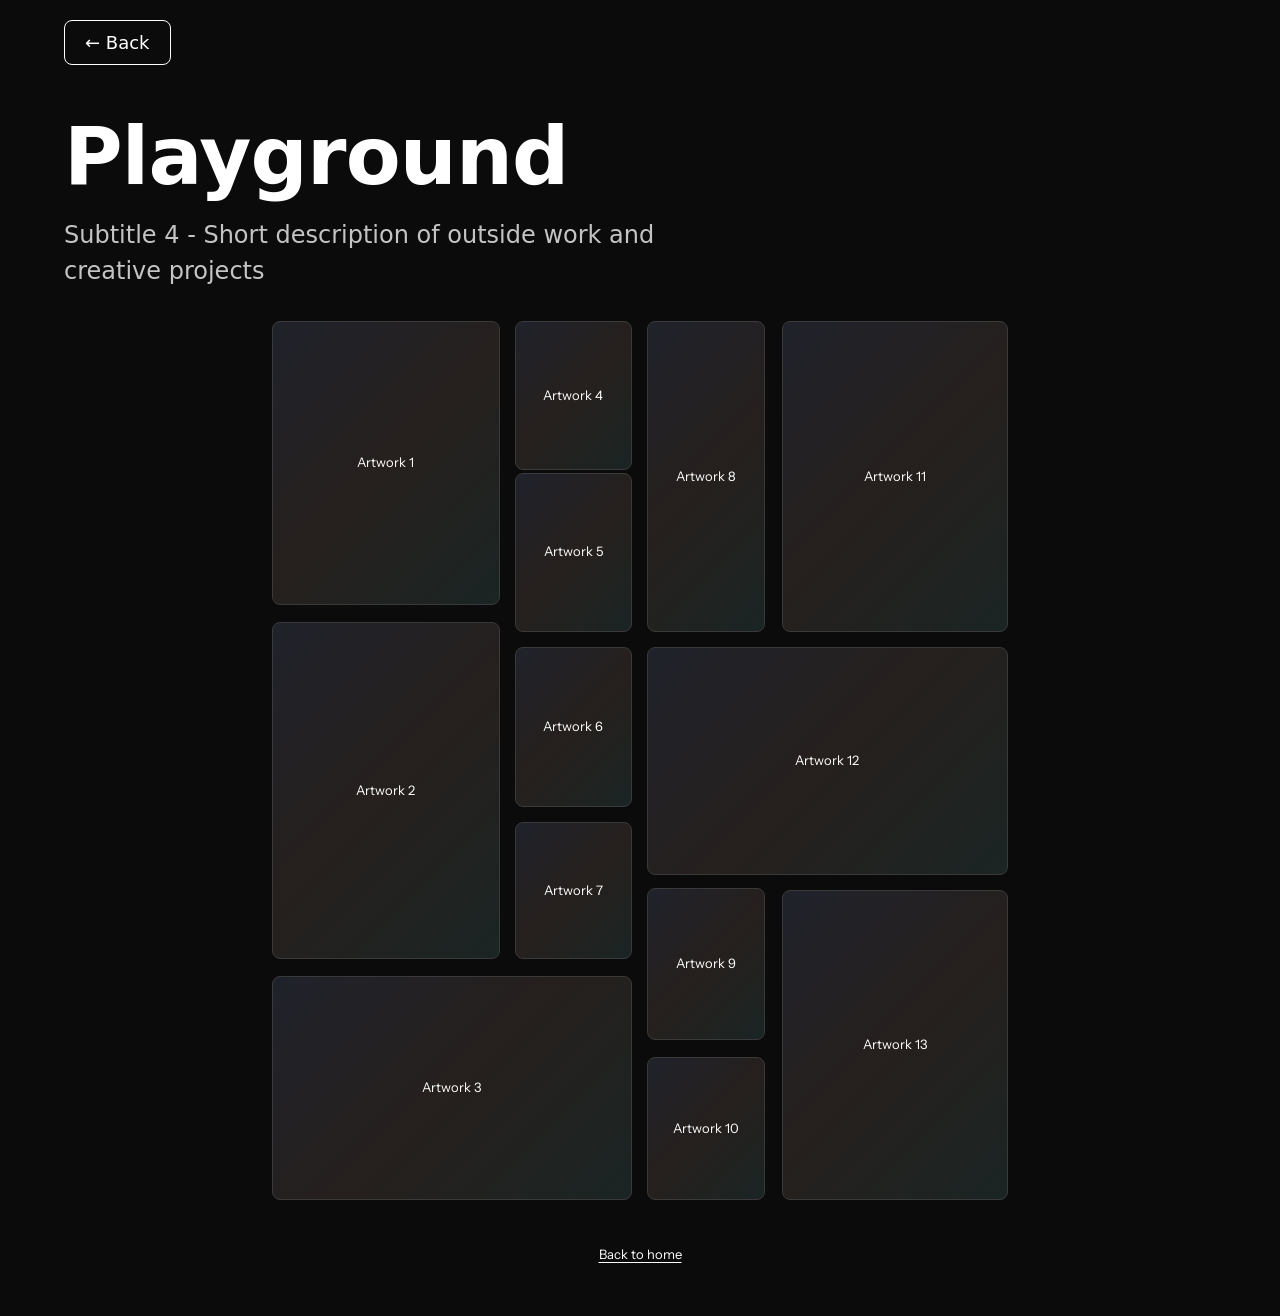
==== playground.html @ 5d88bc57 "Playground page: collage gallery placeholders Co-Authored-By: Claude Sonnet 5.5 <noreply@anthropic.c" ====
<!DOCTYPE html>
<html lang="en">
<head>
  <meta charset="UTF-8">
  <meta name="viewport" content="width=device-width, initial-scale=1.0">
  <title>Playground | Valentina Luzardo</title>
  <meta name="description" content="Outside work and creative projects by Valentina Luzardo.">
  <link rel="stylesheet" href="styles.css">
  <style>
    /* Gallery: a fixed collage that scales with the screen, so the arrangement is the same on phone and desktop. */
    .gallery { position: relative; width: 100%; max-width: 46rem; margin: 0 auto 2rem; aspect-ratio: 436 / 521; }
    .g-tile { position: absolute; overflow: hidden; border-radius: 8px; border: 1px solid var(--line);
      background: linear-gradient(135deg, rgba(119,143,229,.10), rgba(248,164,130,.07) 50%, rgba(63,163,151,.10)), var(--panel); }
    .g-tile img { position: absolute; inset: 0; width: 100%; height: 100%; object-fit: cover; display: block; }
    .g-tile:not(:has(img))::after { content: attr(data-label); position: absolute; inset: 0; display: grid; place-items: center; text-align: center; padding: .25rem;
      font-family: var(--font-sans); font-size: clamp(.5625rem, 1.9vw, .8125rem); color: var(--dim); }
  .g-a{left:0.00%;top:0.00%;width:30.96%;height:32.25%}
  .g-b{left:0.00%;top:34.17%;width:30.96%;height:38.39%}
  .g-c{left:0.00%;top:74.47%;width:48.85%;height:25.53%}
  .g-d{left:33.03%;top:0.00%;width:15.83%;height:16.89%}
  .g-e{left:33.03%;top:17.27%;width:15.83%;height:18.04%}
  .g-f{left:33.03%;top:37.04%;width:15.83%;height:18.23%}
  .g-g{left:33.03%;top:57.01%;width:15.83%;height:15.55%}
  .g-h{left:50.92%;top:0.00%;width:16.06%;height:35.32%}
  .g-i{left:50.92%;top:64.49%;width:16.06%;height:17.27%}
  .g-j{left:50.92%;top:83.69%;width:16.06%;height:16.31%}
  .g-k{left:69.27%;top:0.00%;width:30.73%;height:35.32%}
  .g-l{left:50.92%;top:37.04%;width:49.08%;height:25.91%}
  .g-m{left:69.27%;top:64.68%;width:30.73%;height:35.32%}
    .home-link { display: flex; justify-content: center; padding-bottom: 2.5rem; margin: 0; }
    .home-link a { font-family: var(--font-sans); font-size: .8125rem; line-height: 1; color: var(--dim); text-decoration: underline; text-underline-offset: .25em; text-decoration-thickness: 1px; padding: .9rem .75rem; min-height: 44px; display: inline-flex; align-items: center; transition: color var(--fade); }
    .home-link a:hover { color: var(--text); }
  </style>
</head>
<body>
  <a class="skip" href="#main">Skip to main content</a>

  <div class="page-top">
    <a class="btn" id="back" href="index.html">← Back</a>
  </div>

  <main id="main">
    <section class="page-head">
      <h1>Playground</h1>
      <p>Subtitle 4 - Short description of outside work and creative projects</p>
    </section>

    <div class="gallery" role="img" aria-label="Gallery of Valentina Luzardo's artwork. It shows thirteen pictures in a collage of tall, wide and small frames. The pictures are visual only and there is nothing to click.">
      <div class="g-tile g-a" data-label="Artwork 1"></div>
      <div class="g-tile g-b" data-label="Artwork 2"></div>
      <div class="g-tile g-c" data-label="Artwork 3"></div>
      <div class="g-tile g-d" data-label="Artwork 4"></div>
      <div class="g-tile g-e" data-label="Artwork 5"></div>
      <div class="g-tile g-f" data-label="Artwork 6"></div>
      <div class="g-tile g-g" data-label="Artwork 7"></div>
      <div class="g-tile g-h" data-label="Artwork 8"></div>
      <div class="g-tile g-i" data-label="Artwork 9"></div>
      <div class="g-tile g-j" data-label="Artwork 10"></div>
      <div class="g-tile g-k" data-label="Artwork 11"></div>
      <div class="g-tile g-l" data-label="Artwork 12"></div>
      <div class="g-tile g-m" data-label="Artwork 13"></div>
    </div>

    <p class="home-link"><a href="index.html">Back to home</a></p>
  </main>

  <script>
    // If the visitor came from the Home page, "Back" uses the browser's history,
    // so the browser's back arrow and this button always behave the same way.
    document.getElementById('back').addEventListener('click', function (e) {
      try {
        if (document.referrer && new URL(document.referrer).origin === location.origin && history.length > 1) {
          e.preventDefault();
          history.back();
        }
      } catch (err) { /* falls back to the normal link */ }
    });
  </script>
</body>
</html>
---- styles.css ----
/* ---------- Brand typefaces (free, open license; files are stored in the /fonts folder) ---------- */
@font-face {
  font-family: "Young Serif"; font-style: normal; font-weight: 400; font-display: swap;
  src: url("fonts/young-serif-latin-400-normal.woff2") format("woff2");
}
@font-face {
  font-family: "Instrument Sans"; font-style: normal; font-weight: 400; font-display: swap;
  src: url("fonts/instrument-sans-latin-400-normal.woff2") format("woff2");
}
@font-face {
  font-family: "Instrument Sans"; font-style: normal; font-weight: 700; font-display: swap;
  src: url("fonts/instrument-sans-latin-700-normal.woff2") format("woff2");
}

:root {
  --bg: #0b0b0b;
  --panel: #161616;
  --text: #ffffff;
  --muted: #c4c4c4;      /* readable gray on black */
  --line: #3a3a3a;
  --focus: #ffd84d;      /* bright outline for keyboard users */
  --fade: 250ms;
  --font-serif: "Young Serif", Georgia, "Times New Roman", serif;
  --font-sans: "Instrument Sans", system-ui, -apple-system, "Segoe UI", Roboto, Arial, sans-serif;
}
* { box-sizing: border-box; }
html { scroll-behavior: smooth; }
body {
  margin: 0; background: var(--bg); color: var(--text);
  font-family: system-ui, -apple-system, "Segoe UI", Roboto, Arial, sans-serif;
  line-height: 1.5; font-size: 1.125rem;
}
a, button { color: inherit; font: inherit; }
:focus-visible { outline: 3px solid var(--focus); outline-offset: 3px; }

.skip {
  position: absolute; left: 1rem; top: -4rem; background: var(--focus);
  color: #000; padding: .75rem 1rem; z-index: 50; font-weight: 600;
}
.skip:focus { top: 1rem; }

.btn {
  min-height: 44px; min-width: 44px; padding: .5rem 1.25rem;
  background: transparent; border: 1px solid var(--text); border-radius: 8px;
  cursor: pointer; text-decoration: none; display: inline-flex; align-items: center; justify-content: center;
  transition: background var(--fade), color var(--fade);
}
.btn:hover { background: var(--text); color: #000; }
.btn.solid { background: var(--text); color: #000; font-weight: 600; }
.btn.solid:hover { background: var(--muted); }

/* ---------- Intro ---------- */
main { padding: 0 clamp(1.25rem, 5vw, 4rem); }
.intro { display: flex; flex-direction: column; justify-content: flex-start; padding: 4.5rem 0 3rem; }
h1 { font-family: var(--font-serif); font-size: clamp(1.25rem, 2.2vw, 1.5rem); font-weight: 400; margin: 0 0 1.25rem; letter-spacing: .01em; }
.subtitle { font-family: var(--font-serif); font-size: clamp(1.75rem, 4.2vw, 3.25rem); font-weight: 400; line-height: 1.1; letter-spacing: -.01em; max-width: 24ch; margin: 0 0 2.5rem; }
.menu { display: flex; gap: .5rem 3rem; flex-wrap: wrap; padding: 0; margin: 0; list-style: none; }
.menu-link {
  background: none; border: 0; padding: .25rem 0; min-height: 44px; cursor: pointer;
  display: inline-block; text-decoration-line: underline; line-height: 1.15; font-family: var(--font-sans);
  font-size: clamp(1.75rem, 4.2vw, 3.25rem); font-weight: 700; letter-spacing: -.01em;
  text-decoration-color: transparent; text-decoration-thickness: 1px; text-underline-offset: .2em;
  transition: text-decoration-color var(--fade);
}
.menu-link:hover { text-decoration-color: currentColor; }
.arrow { display: none; }

/* ---------- Projects ---------- */
.projects { display: grid; grid-template-columns: repeat(2, minmax(0, 28rem)); gap: 2.5rem 1.5rem; padding-bottom: 2.5rem; }
.project { display: flex; flex-direction: column; gap: 0.75rem; text-decoration: none; }
.project-card {
  position: relative; overflow: hidden; aspect-ratio: 1 / 1;
  background: var(--panel); border: 1px solid var(--line); border-radius: 8px;
  transition: border-color var(--fade);
}
.project-card img { position: absolute; inset: 0; width: 100%; height: 100%; object-fit: cover; display: block; opacity: .55; transition: opacity var(--fade); }
.project:hover .project-card img, .project:focus-visible .project-card img { opacity: 1; }
.project:hover .project-card { border-color: var(--text); }
.project-card::before {
  content: ""; position: absolute; z-index: 1; top: 0; left: 0; right: 0; height: 75%; pointer-events: none;
  background: linear-gradient(90deg, #778fe5, #a499e8, #d891b3, #f8a482, #fcb25b, #61d493, #3fa397);
  opacity: .22;
  -webkit-mask-image: linear-gradient(180deg, #000 0%, transparent 100%);
  mask-image: linear-gradient(180deg, #000 0%, transparent 100%);
}
.sr-only { position: absolute; width: 1px; height: 1px; margin: -1px; padding: 0; overflow: hidden; clip: rect(0, 0, 0, 0); white-space: nowrap; border: 0; }
.tags { list-style: none; margin: 0.5rem 0 0; padding: 0; display: flex; flex-wrap: wrap; gap: 0.5rem; }
.tags li { font-family: var(--font-sans); font-weight: 400; font-size: 0.8125rem; line-height: 1; letter-spacing: 0.02em; color: var(--muted); padding: 0.4rem 0.7rem; border: 1px solid var(--line); border-radius: 8px; }
.result-sub { margin: 0; font-family: var(--font-sans); font-weight: 400; font-size: clamp(1rem, 1.5vw, 1.125rem); line-height: 1.4; color: var(--muted); }
.result { font-family: var(--font-serif); font-size: clamp(1.5rem, 2.1vw, 1.9rem); font-weight: 400; line-height: 1.2; text-align: left; }


/* ---------- Pop-ups ---------- */
dialog, dialog * { font-family: var(--font-sans); }
dialog {
  width: min(92vw, 40rem); max-height: 90vh; overflow: auto;
  background: var(--panel); color: var(--text);
  border: 1px solid var(--line); border-radius: 8px; padding: 1.75rem;
  opacity: 0; transform: translateY(8px);
  transition: opacity var(--fade), transform var(--fade), overlay var(--fade) allow-discrete, display var(--fade) allow-discrete;
}
dialog[open] { opacity: 1; transform: none; }
@starting-style { dialog[open] { opacity: 0; transform: translateY(8px); } }
dialog::backdrop { background: rgba(0,0,0,.75); }
.dialog-head { display: flex; justify-content: space-between; align-items: center; margin-bottom: 1.25rem; }
.dialog-head.end { justify-content: flex-end; }
.dialog-head h2 { margin: 0; font-size: clamp(1.75rem, 5vw, 2.25rem); }

.contact-list { list-style: none; margin: 0; padding: 0; }
.contact-list li { border-top: 1px solid var(--line); }
.contact-list a {
  display: flex; gap: 1rem; padding: 1.25rem 0; min-height: 72px;
  text-decoration: none; align-items: center;
}
.contact-list a:hover .value { text-decoration: underline; text-decoration-thickness: 1px; text-underline-offset: .2em; }
.contact-list .icon { flex: none; width: 2rem; height: 2rem; }
.contact-list .row-text { display: flex; flex-direction: column; min-width: 0; }
.contact-list .label { color: var(--muted); font-size: 1.125rem; font-weight: 400; }
.contact-list .value { font-size: clamp(1.35rem, 5vw, 1.75rem); font-weight: 700; line-height: 1.25; }

.cv-preview {
  background: #fff; color: #111; border-radius: 8px; padding: 1.5rem; margin-bottom: 1.25rem;
  aspect-ratio: 8.5 / 11; max-height: 50vh; overflow: hidden;
}
.cv-preview .line { height: .6rem; background: #d0d0d0; border-radius: 3px; margin: .6rem 0; }
.cv-preview .line.short { width: 40%; }
.cv-preview .line.mid { width: 70%; }
.cv-preview .line.title { height: 1.2rem; width: 55%; background: #333; }
.cv-note { color: var(--muted); font-size: 1rem; margin: 0 0 1.25rem; }

/* ---------- Phone layout ---------- */
@media (max-width: 760px) {
  .projects { grid-template-columns: minmax(0, 28rem); }
  .menu { flex-direction: column; gap: .25rem; }
  .menu-link { min-height: 56px; padding: .5rem 0; font-size: clamp(1.625rem, 7.5vw, 2.125rem); }
  .arrow { display: inline; }
  .project-card { aspect-ratio: 1 / 1; }
  .result { font-size: min(6.15vw, 2.25rem); }
  .intro { padding: 3.25rem 0 1.5rem; }
  .subtitle { font-size: clamp(1.5rem, 7vw, 2rem); margin-bottom: 1.5rem; }
  h1 { margin-bottom: 1rem; }
}

/* ---------- Respect reduced-motion settings ---------- */
@media (prefers-reduced-motion: reduce) {
  html { scroll-behavior: auto; }
  * { transition: none !important; animation: none !important; }
}

/* ---------- Page-to-page fade (also used by the browser's back arrow) ---------- */
@view-transition { navigation: auto; }
::view-transition-old(root) { animation: fade-out var(--fade) ease both; }
::view-transition-new(root) { animation: fade-in var(--fade) ease both; }
@keyframes fade-out { to { opacity: 0; } }
@keyframes fade-in { from { opacity: 0; } }
@media (prefers-reduced-motion: reduce) {
  ::view-transition-group(*), ::view-transition-old(*), ::view-transition-new(*) { animation: none !important; }
}

/* ---------- Playground page ---------- */
.page-top { padding: 1.25rem clamp(1.25rem, 5vw, 4rem) 0; }
.page-head { padding: 3rem 0 2rem; }
.page-head h1 { font-family: inherit; font-weight: 700; font-size: clamp(2.25rem, 6.5vw, 5rem); line-height: 1.1; letter-spacing: -.01em; margin: 0 0 1rem; }
.page-head p { font-size: clamp(1.125rem, 2.2vw, 1.5rem); color: var(--muted); max-width: 40ch; margin: 0; }
.playground-grid { display: grid; grid-template-columns: repeat(3, 1fr); gap: 1.5rem; padding: 0 0 4rem; list-style: none; margin: 0; }
.tile {
  display: flex; flex-direction: column; justify-content: flex-end; gap: .5rem; min-height: 16rem;
  background: var(--panel); border: 1px solid var(--line); border-radius: 8px; padding: 1.5rem;
}
.tile h2 { margin: 0; font-size: 1.5rem; }
.tile p { margin: 0; color: var(--muted); }
@media (max-width: 760px) { .playground-grid { grid-template-columns: 1fr; } .tile { min-height: 12rem; } }

/* ---------- Playground easter egg ---------- */
.menu { align-items: center; }
.menu-link.egg-link {
  color: transparent; text-decoration: none;
  background-image: linear-gradient(90deg,
    #778fe5 0%, #a499e8 8%, #d891b3 16%, #f8a482 24%, #fcb25b 32%, #61d493 40%, #3fa397 48%,
    #778fe5 50%, #778fe5 100%);
  background-size: 200% 100%; background-position: 100% 50%;
  -webkit-background-clip: text; background-clip: text;
  opacity: 0; filter: blur(8px);
  transition: opacity 1s ease, filter 1s ease, background-position 1s ease;
}
.menu-link.egg-link.shown {
  opacity: 1; filter: none; background-position: 0% 50%;
  transition: opacity 1.5s ease-out, filter 1.5s ease-out, background-position 1.5s ease-out;
}
.menu-link.egg-link:focus-visible { opacity: 1; filter: none; background-position: 0% 50%; }
.menu-link.egg-link .arrow { display: none; }
.arrow.show { display: inline; }

/* Phones keep the same small size */
@media (hover: none), (max-width: 760px) {
  .menu-link.egg-link { font-size: 1.17rem; min-height: 44px; letter-spacing: 0; }
}
@media (max-width: 760px) {
  .menu { align-items: flex-start; }
}

/* ---------- Name + star ---------- */
.name { position: relative; display: inline-block; }
.name-text { display: inline-block; text-transform: uppercase; }
.star { position: absolute; top: 50%; left: calc(100% + .35em); width: .89em; height: 1.1em; transform: translateY(-50%); overflow: visible; }
.thin-arrow { width: .8em; height: .8em; margin-left: .25em; vertical-align: -.05em; }

/* On every load.
   Name: comes into focus and fades in with the gradient gliding through the letters (the same
   effect as the Playground link), then settles to plain white.
   Star: three dots pop in beside the name, spin in toward each other, merge, and burst into the star. */
.dot { opacity: 0; transform-box: fill-box; transform-origin: center; }
.dots { transform-origin: 40.45px 50px; }
.star-grad { transform-box: fill-box; transform-origin: center; }

html.star-anim .name-text {
  color: transparent;
  background-image: linear-gradient(90deg, #ffffff 0.0%, #ffffff 34.0%, #f5f7fd 35.3%, #dce2f8 36.7%, #bbc7f2 38.0%, #9aacec 39.3%, #8197e7 40.7%, #778fe5 42.0%, #a499e8 44.7%, #d891b3 47.3%, #f8a482 50.0%, #fcb25b 52.7%, #61d493 55.3%, #3fa397 58.0%, #4daa9f 59.3%, #71bbb2 60.7%, #9fd1cb 62.0%, #cde7e4 63.3%, #f1f8f7 64.7%, #ffffff 66.0%, #ffffff 100.0%);
  background-size: 300% 100%; background-position: 0% 0;
  -webkit-background-clip: text; background-clip: text;
  animation: name-in 1.5s ease-out both;
}
@keyframes name-in {
  from { opacity: 0; filter: blur(8px); background-position: 100% 0; }
  to { opacity: 1; filter: blur(0); background-position: 0% 0; }
}

html.star-anim .dots { animation: dots-spin .85s ease-in-out .35s both; }
html.star-anim .d1 { animation: dot-1 .85s ease-in-out .35s both; }
html.star-anim .d2 { animation: dot-2 .85s ease-in-out .35s both; }
html.star-anim .d3 { animation: dot-3 .85s ease-in-out .35s both; }
@keyframes dots-spin { 0%, 41% { transform: rotate(0deg); } 88%, 100% { transform: rotate(-150deg); } }
@keyframes dot-1 {
  0% { transform: translate(0px, -24px) scale(0); opacity: 0; }
  14% { transform: translate(0px, -24px) scale(1.2); opacity: 1; }
  23.5%, 41% { transform: translate(0px, -24px) scale(1); opacity: 1; }
  88% { transform: translate(0px, -5px) scale(1); opacity: 1; }
  100% { transform: translate(0px, -3px) scale(.5); opacity: 0; }
}
@keyframes dot-2 {
  0% { transform: translate(-20.8px, 12px) scale(0); opacity: 0; }
  14% { transform: translate(-20.8px, 12px) scale(1.2); opacity: 1; }
  23.5%, 41% { transform: translate(-20.8px, 12px) scale(1); opacity: 1; }
  88% { transform: translate(-4.3px, 2.5px) scale(1); opacity: 1; }
  100% { transform: translate(-2.6px, 1.5px) scale(.5); opacity: 0; }
}
@keyframes dot-3 {
  0% { transform: translate(20.8px, 12px) scale(0); opacity: 0; }
  14% { transform: translate(20.8px, 12px) scale(1.2); opacity: 1; }
  23.5%, 41% { transform: translate(20.8px, 12px) scale(1); opacity: 1; }
  88% { transform: translate(4.3px, 2.5px) scale(1); opacity: 1; }
  100% { transform: translate(2.6px, 1.5px) scale(.5); opacity: 0; }
}

html.star-anim .star-grad { animation: star-pop .45s cubic-bezier(.2, .8, .2, 1) 1.05s both; }
html.star-anim .star { animation: star-shimmer .7s ease-out 1.05s both; }
@keyframes star-pop {
  0% { opacity: 0; transform: scale(.3) rotate(-20deg); }
  45% { opacity: 1; transform: scale(1.2) rotate(6deg); }
  100% { opacity: 1; transform: scale(1) rotate(0deg); }
}
@keyframes star-shimmer {
  0% { filter: drop-shadow(0 0 0 rgba(255, 255, 255, 0)); }
  35% { filter: drop-shadow(0 0 7px rgba(255, 255, 255, .85)) brightness(1.5); }
  100% { filter: drop-shadow(0 0 0 rgba(255, 255, 255, 0)); }
}

/* ---------- Back to top arrow ---------- */
#top:focus { outline: none; }
.to-top-btn {
  position: fixed; z-index: 20;
  right: max(16px, env(safe-area-inset-right, 0px)); bottom: max(16px, env(safe-area-inset-bottom, 0px));
  width: 48px; height: 48px; padding: 0; display: grid; place-items: center;
  background: var(--bg); color: var(--text); border: 1.5px solid var(--text); border-radius: 50%; cursor: pointer;
  opacity: 0; visibility: hidden; transform: translateY(8px);
  transition: opacity var(--fade), transform var(--fade), visibility 0s linear var(--fade), background var(--fade), color var(--fade);
}
.to-top-btn.visible { opacity: 1; visibility: visible; transform: none; transition-delay: 0s; }
.to-top-btn:hover { background: var(--text); color: #000; }
.to-top-btn svg { width: 22px; height: 22px; }

/* ---------- Footer ---------- */
.site-footer { display: flex; justify-content: space-between; align-items: center; gap: 1.5rem; border-top: 1px solid var(--line); padding: 1.5rem 0 3rem; }
.footer-mark { margin: 0; display: flex; align-items: center; gap: .4rem; font-family: var(--font-serif); font-weight: 400; font-size: 1.125rem; line-height: 1; letter-spacing: .02em; color: #8c8c8c; }
[role="button"].footer-mark { cursor: pointer; }
.footer-star { width: .89em; height: 1.1em; overflow: visible; flex: none; }
.footer-note { max-width: 16rem; font-family: var(--font-sans); font-weight: 400; font-size: .8125rem; line-height: 1.45; color: var(--muted); }
.footer-note h2 { margin: 0 0 .2rem; font-family: var(--font-sans); font-weight: 700; font-size: .8125rem; line-height: 1.3; color: var(--text); }
.footer-note p { margin: 0; }
@media (max-width: 760px) {
  .site-footer { gap: 1rem; padding: 1.25rem 0 4.5rem; }
  .footer-mark { font-size: 1rem; }
  .footer-note { max-width: 12rem; }
}
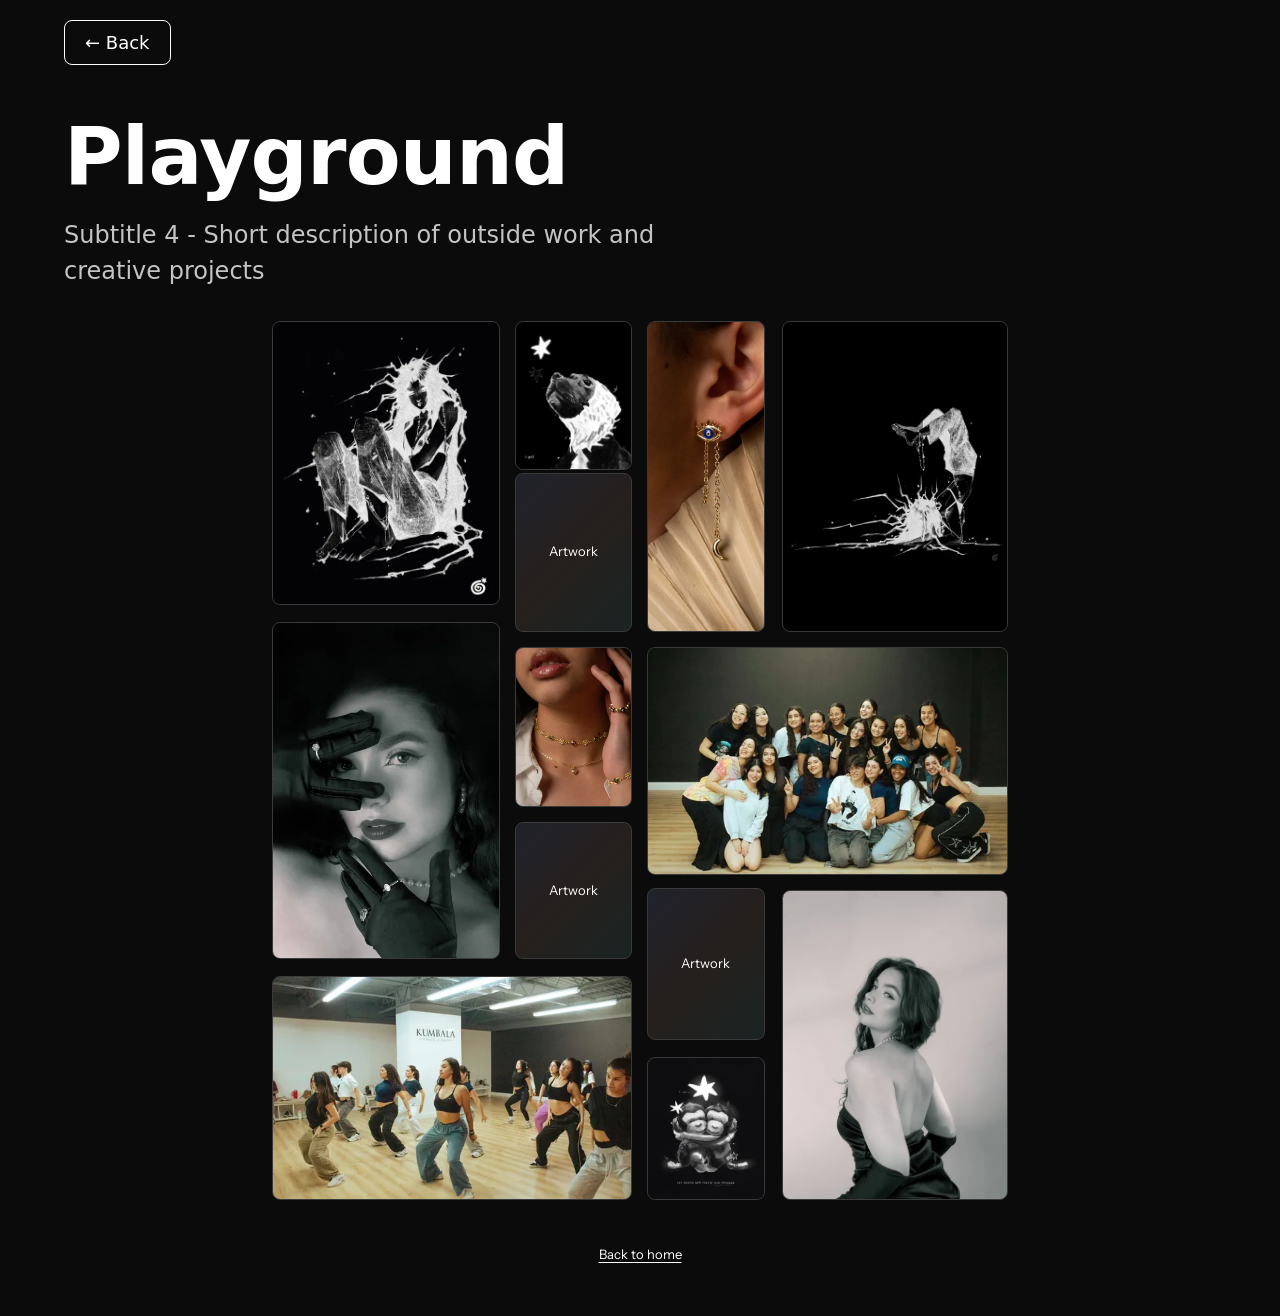
==== commit ffb9aff1: "Playground: add artwork and photos to collage Co-Authored-By: Claude Sonnet 5.5 <noreply@anthropic.c" ====
--- a/playground.html
+++ b/playground.html
@@ -46,19 +46,19 @@
     </section>
 
     <div class="gallery" role="img" aria-label="Gallery of Valentina Luzardo's artwork. It shows thirteen pictures in a collage of tall, wide and small frames. The pictures are visual only and there is nothing to click.">
-      <div class="g-tile g-a" data-label="Artwork 1"></div>
-      <div class="g-tile g-b" data-label="Artwork 2"></div>
-      <div class="g-tile g-c" data-label="Artwork 3"></div>
-      <div class="g-tile g-d" data-label="Artwork 4"></div>
-      <div class="g-tile g-e" data-label="Artwork 5"></div>
-      <div class="g-tile g-f" data-label="Artwork 6"></div>
-      <div class="g-tile g-g" data-label="Artwork 7"></div>
-      <div class="g-tile g-h" data-label="Artwork 8"></div>
-      <div class="g-tile g-i" data-label="Artwork 9"></div>
-      <div class="g-tile g-j" data-label="Artwork 10"></div>
-      <div class="g-tile g-k" data-label="Artwork 11"></div>
-      <div class="g-tile g-l" data-label="Artwork 12"></div>
-      <div class="g-tile g-m" data-label="Artwork 13"></div>
+      <div class="g-tile g-a"><img src="images/play-no-title-2023-960.webp" srcset="images/play-no-title-2023-480.webp 480w, images/play-no-title-2023-960.webp 960w" sizes="calc(min(100vw - 2.5rem, 46rem) * 0.310)" alt="" loading="lazy" decoding="async"></div>
+      <div class="g-tile g-b"><img src="images/play-gloves-960.webp" srcset="images/play-gloves-480.webp 480w, images/play-gloves-960.webp 960w" sizes="calc(min(100vw - 2.5rem, 46rem) * 0.310)" alt="" loading="lazy" decoding="async"></div>
+      <div class="g-tile g-c"><img src="images/play-dance-class-960.webp" srcset="images/play-dance-class-480.webp 480w, images/play-dance-class-960.webp 960w" sizes="calc(min(100vw - 2.5rem, 46rem) * 0.489)" alt="" loading="lazy" decoding="async"></div>
+      <div class="g-tile g-d"><img src="images/play-rudy-2026-960.webp" srcset="images/play-rudy-2026-480.webp 480w, images/play-rudy-2026-960.webp 960w" sizes="calc(min(100vw - 2.5rem, 46rem) * 0.158)" alt="" loading="lazy" decoding="async"></div>
+      <div class="g-tile g-e" data-label="Artwork"></div>
+      <div class="g-tile g-f"><img src="images/play-necklaces-960.webp" srcset="images/play-necklaces-480.webp 480w, images/play-necklaces-960.webp 960w" sizes="calc(min(100vw - 2.5rem, 46rem) * 0.158)" alt="" loading="lazy" decoding="async"></div>
+      <div class="g-tile g-g" data-label="Artwork"></div>
+      <div class="g-tile g-h"><img src="images/play-earring-960.webp" srcset="images/play-earring-480.webp 480w, images/play-earring-960.webp 960w" sizes="calc(min(100vw - 2.5rem, 46rem) * 0.161)" alt="" loading="lazy" decoding="async" style="object-position:52% 50%"></div>
+      <div class="g-tile g-i" data-label="Artwork"></div>
+      <div class="g-tile g-j"><img src="images/play-old-friends-2025-960.webp" srcset="images/play-old-friends-2025-480.webp 480w, images/play-old-friends-2025-960.webp 960w" sizes="calc(min(100vw - 2.5rem, 46rem) * 0.161)" alt="" loading="lazy" decoding="async"></div>
+      <div class="g-tile g-k"><img src="images/play-upside-down-2026-960.webp" srcset="images/play-upside-down-2026-480.webp 480w, images/play-upside-down-2026-960.webp 960w" sizes="calc(min(100vw - 2.5rem, 46rem) * 0.307)" alt="" loading="lazy" decoding="async" style="object-fit:contain;background:#000"></div>
+      <div class="g-tile g-l"><img src="images/play-group-960.webp" srcset="images/play-group-480.webp 480w, images/play-group-960.webp 960w" sizes="calc(min(100vw - 2.5rem, 46rem) * 0.491)" alt="" loading="lazy" decoding="async"></div>
+      <div class="g-tile g-m"><img src="images/play-back-portrait-960.webp" srcset="images/play-back-portrait-480.webp 480w, images/play-back-portrait-960.webp 960w" sizes="calc(min(100vw - 2.5rem, 46rem) * 0.307)" alt="" loading="lazy" decoding="async"></div>
     </div>
 
     <p class="home-link"><a href="index.html">Back to home</a></p>
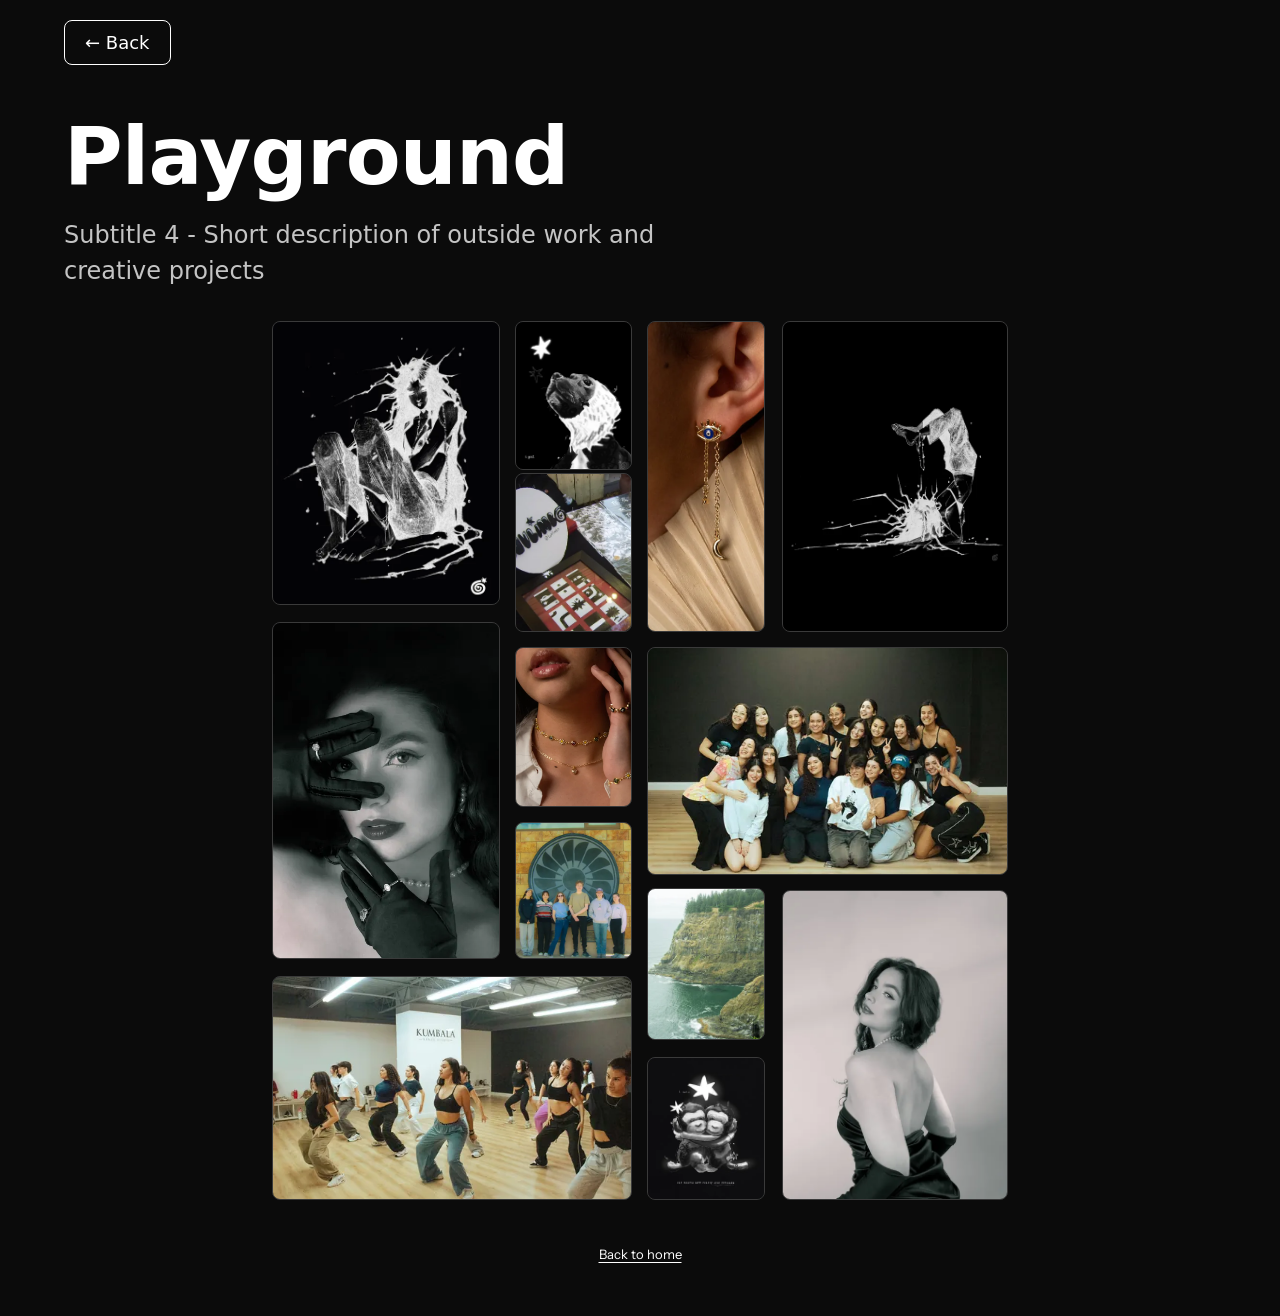
==== commit 99cb3101: "Playground: fill last three frames (not published) Co-Authored-By: Claude Sonnet 5.5 <noreply@anthro" ====
--- a/playground.html
+++ b/playground.html
@@ -50,11 +50,11 @@
       <div class="g-tile g-b"><img src="images/play-gloves-960.webp" srcset="images/play-gloves-480.webp 480w, images/play-gloves-960.webp 960w" sizes="calc(min(100vw - 2.5rem, 46rem) * 0.310)" alt="" loading="lazy" decoding="async"></div>
       <div class="g-tile g-c"><img src="images/play-dance-class-960.webp" srcset="images/play-dance-class-480.webp 480w, images/play-dance-class-960.webp 960w" sizes="calc(min(100vw - 2.5rem, 46rem) * 0.489)" alt="" loading="lazy" decoding="async"></div>
       <div class="g-tile g-d"><img src="images/play-rudy-2026-960.webp" srcset="images/play-rudy-2026-480.webp 480w, images/play-rudy-2026-960.webp 960w" sizes="calc(min(100vw - 2.5rem, 46rem) * 0.158)" alt="" loading="lazy" decoding="async"></div>
-      <div class="g-tile g-e" data-label="Artwork"></div>
+      <div class="g-tile g-e"><img src="images/play-luvlimbo-table-640.webp" srcset="images/play-luvlimbo-table-480.webp 480w, images/play-luvlimbo-table-640.webp 640w" sizes="calc(min(100vw - 2.5rem, 46rem) * 0.158)" alt="" loading="lazy" decoding="async" style="object-position:12% 50%"></div>
       <div class="g-tile g-f"><img src="images/play-necklaces-960.webp" srcset="images/play-necklaces-480.webp 480w, images/play-necklaces-960.webp 960w" sizes="calc(min(100vw - 2.5rem, 46rem) * 0.158)" alt="" loading="lazy" decoding="async"></div>
-      <div class="g-tile g-g" data-label="Artwork"></div>
+      <div class="g-tile g-g"><img src="images/play-friends-group-960.webp" srcset="images/play-friends-group-480.webp 480w, images/play-friends-group-960.webp 960w" sizes="calc(min(100vw - 2.5rem, 46rem) * 0.158)" alt="" loading="lazy" decoding="async" style="object-position:52% 50%"></div>
       <div class="g-tile g-h"><img src="images/play-earring-960.webp" srcset="images/play-earring-480.webp 480w, images/play-earring-960.webp 960w" sizes="calc(min(100vw - 2.5rem, 46rem) * 0.161)" alt="" loading="lazy" decoding="async" style="object-position:52% 50%"></div>
-      <div class="g-tile g-i" data-label="Artwork"></div>
+      <div class="g-tile g-i"><img src="images/play-coast-cliff-960.webp" srcset="images/play-coast-cliff-480.webp 480w, images/play-coast-cliff-960.webp 960w" sizes="calc(min(100vw - 2.5rem, 46rem) * 0.161)" alt="" loading="lazy" decoding="async" style="object-position:55% 50%"></div>
       <div class="g-tile g-j"><img src="images/play-old-friends-2025-960.webp" srcset="images/play-old-friends-2025-480.webp 480w, images/play-old-friends-2025-960.webp 960w" sizes="calc(min(100vw - 2.5rem, 46rem) * 0.161)" alt="" loading="lazy" decoding="async"></div>
       <div class="g-tile g-k"><img src="images/play-upside-down-2026-960.webp" srcset="images/play-upside-down-2026-480.webp 480w, images/play-upside-down-2026-960.webp 960w" sizes="calc(min(100vw - 2.5rem, 46rem) * 0.307)" alt="" loading="lazy" decoding="async" style="object-fit:contain;background:#000"></div>
       <div class="g-tile g-l"><img src="images/play-group-960.webp" srcset="images/play-group-480.webp 480w, images/play-group-960.webp 960w" sizes="calc(min(100vw - 2.5rem, 46rem) * 0.491)" alt="" loading="lazy" decoding="async"></div>
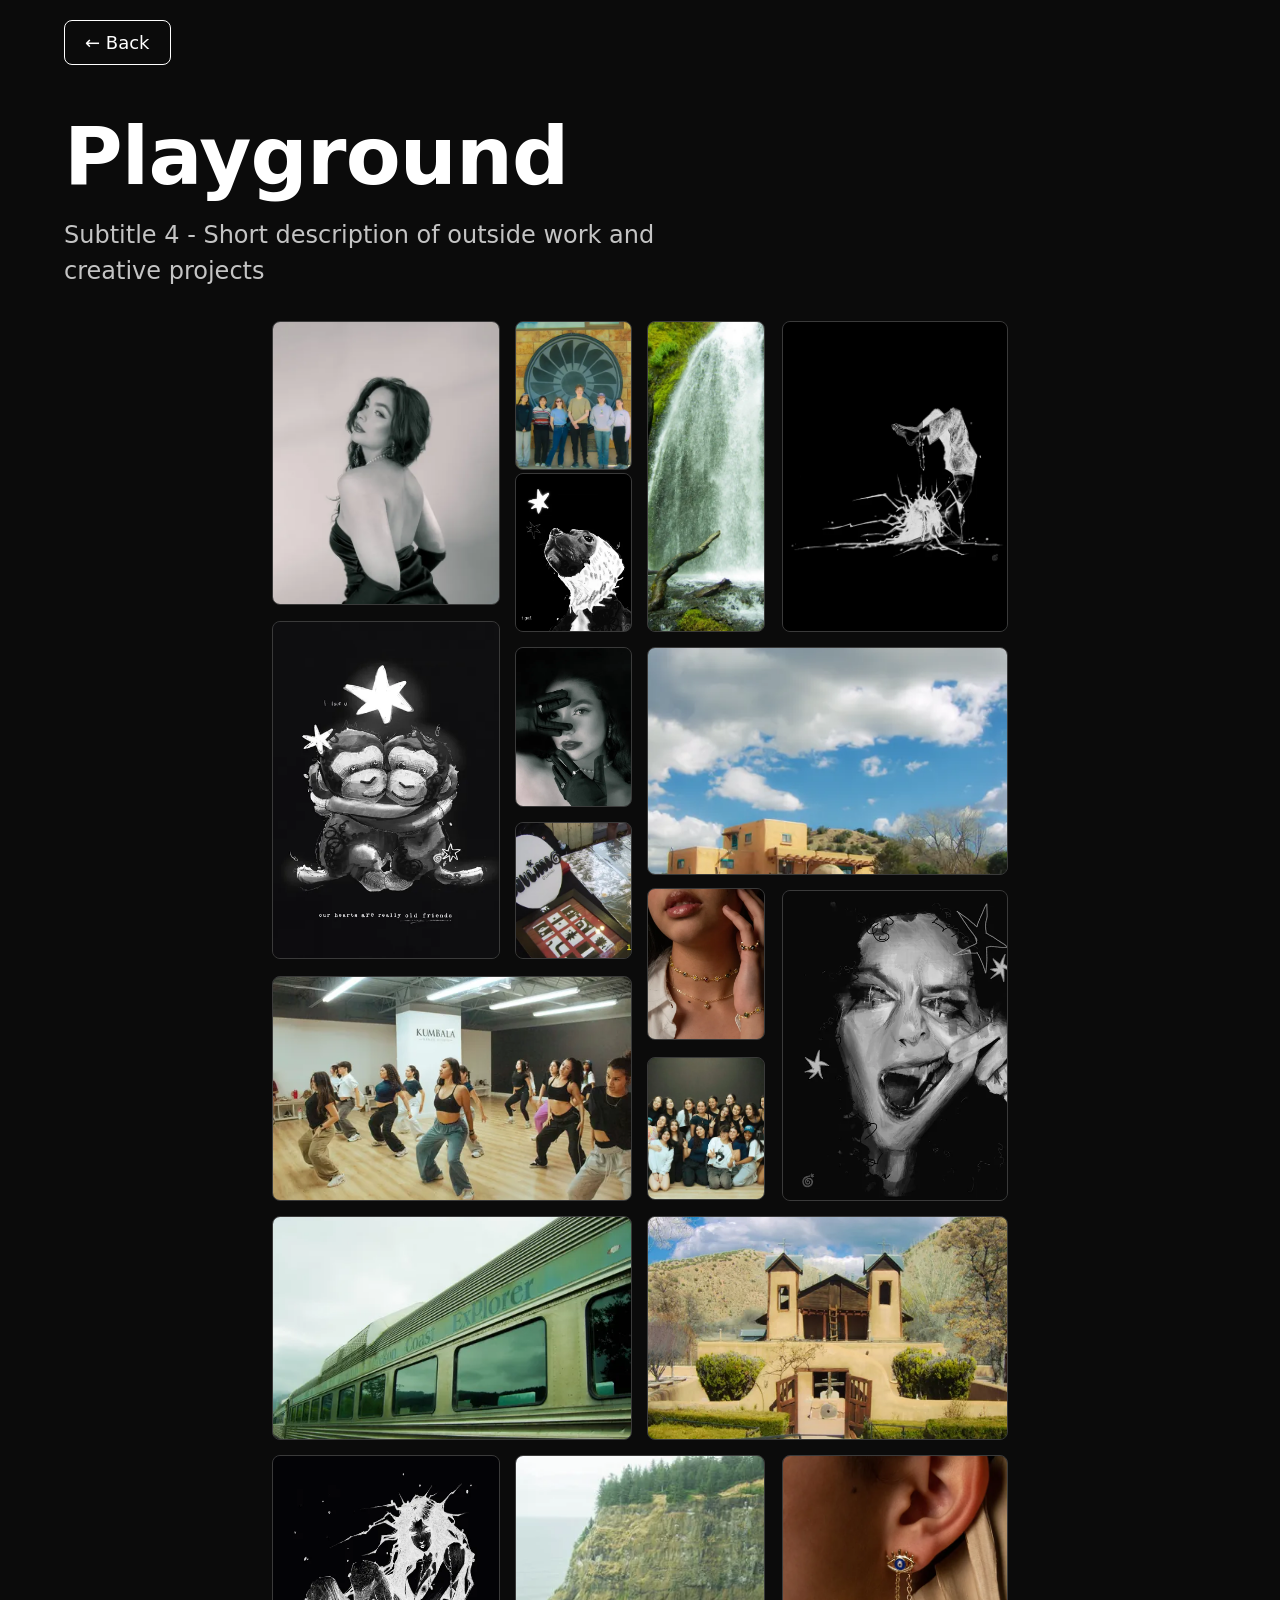
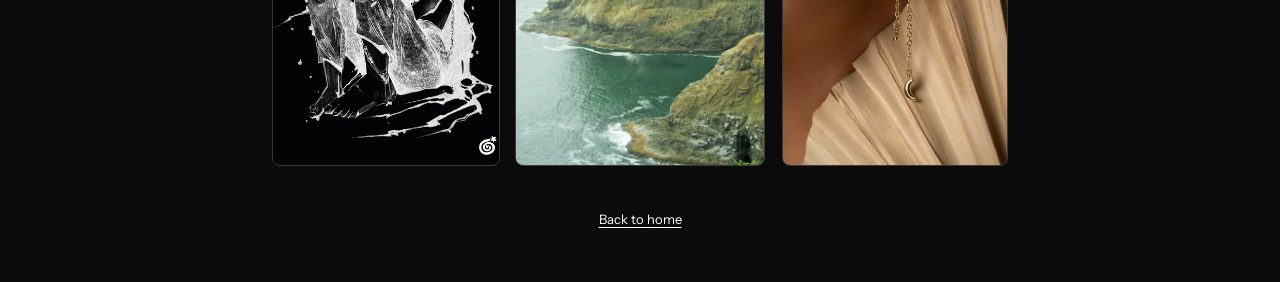
==== commit 670f6a74: "Playground: 18 slots, shuffled, five new pictures (not published) Co-Authored-By: Claude Sonnet 5.5 " ====
--- a/playground.html
+++ b/playground.html
@@ -8,25 +8,30 @@
   <link rel="stylesheet" href="styles.css">
   <style>
     /* Gallery: a fixed collage that scales with the screen, so the arrangement is the same on phone and desktop. */
-    .gallery { position: relative; width: 100%; max-width: 46rem; margin: 0 auto 2rem; aspect-ratio: 436 / 521; }
+    .gallery { position: relative; width: 100%; max-width: 46rem; margin: 0 auto 2rem; aspect-ratio: 436 / 856; }
     .g-tile { position: absolute; overflow: hidden; border-radius: 8px; border: 1px solid var(--line);
       background: linear-gradient(135deg, rgba(119,143,229,.10), rgba(248,164,130,.07) 50%, rgba(63,163,151,.10)), var(--panel); }
     .g-tile img { position: absolute; inset: 0; width: 100%; height: 100%; object-fit: cover; display: block; }
     .g-tile:not(:has(img))::after { content: attr(data-label); position: absolute; inset: 0; display: grid; place-items: center; text-align: center; padding: .25rem;
       font-family: var(--font-sans); font-size: clamp(.5625rem, 1.9vw, .8125rem); color: var(--dim); }
-  .g-a{left:0.00%;top:0.00%;width:30.96%;height:32.25%}
-  .g-b{left:0.00%;top:34.17%;width:30.96%;height:38.39%}
-  .g-c{left:0.00%;top:74.47%;width:48.85%;height:25.53%}
-  .g-d{left:33.03%;top:0.00%;width:15.83%;height:16.89%}
-  .g-e{left:33.03%;top:17.27%;width:15.83%;height:18.04%}
-  .g-f{left:33.03%;top:37.04%;width:15.83%;height:18.23%}
-  .g-g{left:33.03%;top:57.01%;width:15.83%;height:15.55%}
-  .g-h{left:50.92%;top:0.00%;width:16.06%;height:35.32%}
-  .g-i{left:50.92%;top:64.49%;width:16.06%;height:17.27%}
-  .g-j{left:50.92%;top:83.69%;width:16.06%;height:16.31%}
-  .g-k{left:69.27%;top:0.00%;width:30.73%;height:35.32%}
-  .g-l{left:50.92%;top:37.04%;width:49.08%;height:25.91%}
-  .g-m{left:69.27%;top:64.68%;width:30.73%;height:35.32%}
+  .g-a{left:0.00%;top:0.00%;width:30.96%;height:19.63%}
+  .g-b{left:0.00%;top:20.79%;width:30.96%;height:23.36%}
+  .g-c{left:0.00%;top:45.33%;width:48.85%;height:15.54%}
+  .g-d{left:33.03%;top:0.00%;width:15.83%;height:10.28%}
+  .g-e{left:33.03%;top:10.51%;width:15.83%;height:10.98%}
+  .g-f{left:33.03%;top:22.55%;width:15.83%;height:11.10%}
+  .g-g{left:33.03%;top:34.70%;width:15.83%;height:9.46%}
+  .g-h{left:50.92%;top:0.00%;width:16.06%;height:21.50%}
+  .g-i{left:50.92%;top:39.25%;width:16.06%;height:10.51%}
+  .g-j{left:50.92%;top:50.93%;width:16.06%;height:9.93%}
+  .g-k{left:69.27%;top:0.00%;width:30.73%;height:21.50%}
+  .g-l{left:50.92%;top:22.55%;width:49.08%;height:15.77%}
+  .g-m{left:69.27%;top:39.37%;width:30.73%;height:21.50%}
+  .g-n1{left:0.00%;top:61.92%;width:48.85%;height:15.54%}
+  .g-n2{left:50.92%;top:61.92%;width:49.08%;height:15.54%}
+  .g-n3{left:0.00%;top:78.50%;width:30.96%;height:21.50%}
+  .g-n4{left:33.03%;top:78.50%;width:33.94%;height:21.50%}
+  .g-n5{left:69.27%;top:78.50%;width:30.73%;height:21.50%}
     .home-link { display: flex; justify-content: center; padding-bottom: 2.5rem; margin: 0; }
     .home-link a { font-family: var(--font-sans); font-size: .8125rem; line-height: 1; color: var(--dim); text-decoration: underline; text-underline-offset: .25em; text-decoration-thickness: 1px; padding: .9rem .75rem; min-height: 44px; display: inline-flex; align-items: center; transition: color var(--fade); }
     .home-link a:hover { color: var(--text); }
@@ -45,20 +50,25 @@
       <p>Subtitle 4 - Short description of outside work and creative projects</p>
     </section>
 
-    <div class="gallery" role="img" aria-label="Gallery of Valentina Luzardo's artwork. It shows thirteen pictures in a collage of tall, wide and small frames. The pictures are visual only and there is nothing to click.">
-      <div class="g-tile g-a"><img src="images/play-no-title-2023-960.webp" srcset="images/play-no-title-2023-480.webp 480w, images/play-no-title-2023-960.webp 960w" sizes="calc(min(100vw - 2.5rem, 46rem) * 0.310)" alt="" loading="lazy" decoding="async"></div>
-      <div class="g-tile g-b"><img src="images/play-gloves-960.webp" srcset="images/play-gloves-480.webp 480w, images/play-gloves-960.webp 960w" sizes="calc(min(100vw - 2.5rem, 46rem) * 0.310)" alt="" loading="lazy" decoding="async"></div>
+    <div class="gallery" role="img" aria-label="Gallery of Valentina Luzardo's artwork. It shows eighteen pictures in a collage of tall, wide and small frames. The pictures are visual only and there is nothing to click.">
+      <div class="g-tile g-a"><img src="images/play-back-portrait-960.webp" srcset="images/play-back-portrait-480.webp 480w, images/play-back-portrait-960.webp 960w" sizes="calc(min(100vw - 2.5rem, 46rem) * 0.310)" alt="" loading="lazy" decoding="async"></div>
+      <div class="g-tile g-b"><img src="images/play-old-friends-2025-960.webp" srcset="images/play-old-friends-2025-480.webp 480w, images/play-old-friends-2025-960.webp 960w" sizes="calc(min(100vw - 2.5rem, 46rem) * 0.310)" alt="" loading="lazy" decoding="async"></div>
       <div class="g-tile g-c"><img src="images/play-dance-class-960.webp" srcset="images/play-dance-class-480.webp 480w, images/play-dance-class-960.webp 960w" sizes="calc(min(100vw - 2.5rem, 46rem) * 0.489)" alt="" loading="lazy" decoding="async"></div>
-      <div class="g-tile g-d"><img src="images/play-rudy-2026-960.webp" srcset="images/play-rudy-2026-480.webp 480w, images/play-rudy-2026-960.webp 960w" sizes="calc(min(100vw - 2.5rem, 46rem) * 0.158)" alt="" loading="lazy" decoding="async"></div>
-      <div class="g-tile g-e"><img src="images/play-luvlimbo-table-640.webp" srcset="images/play-luvlimbo-table-480.webp 480w, images/play-luvlimbo-table-640.webp 640w" sizes="calc(min(100vw - 2.5rem, 46rem) * 0.158)" alt="" loading="lazy" decoding="async" style="object-position:12% 50%"></div>
-      <div class="g-tile g-f"><img src="images/play-necklaces-960.webp" srcset="images/play-necklaces-480.webp 480w, images/play-necklaces-960.webp 960w" sizes="calc(min(100vw - 2.5rem, 46rem) * 0.158)" alt="" loading="lazy" decoding="async"></div>
-      <div class="g-tile g-g"><img src="images/play-friends-group-960.webp" srcset="images/play-friends-group-480.webp 480w, images/play-friends-group-960.webp 960w" sizes="calc(min(100vw - 2.5rem, 46rem) * 0.158)" alt="" loading="lazy" decoding="async" style="object-position:52% 50%"></div>
-      <div class="g-tile g-h"><img src="images/play-earring-960.webp" srcset="images/play-earring-480.webp 480w, images/play-earring-960.webp 960w" sizes="calc(min(100vw - 2.5rem, 46rem) * 0.161)" alt="" loading="lazy" decoding="async" style="object-position:52% 50%"></div>
-      <div class="g-tile g-i"><img src="images/play-coast-cliff-960.webp" srcset="images/play-coast-cliff-480.webp 480w, images/play-coast-cliff-960.webp 960w" sizes="calc(min(100vw - 2.5rem, 46rem) * 0.161)" alt="" loading="lazy" decoding="async" style="object-position:55% 50%"></div>
-      <div class="g-tile g-j"><img src="images/play-old-friends-2025-960.webp" srcset="images/play-old-friends-2025-480.webp 480w, images/play-old-friends-2025-960.webp 960w" sizes="calc(min(100vw - 2.5rem, 46rem) * 0.161)" alt="" loading="lazy" decoding="async"></div>
+      <div class="g-tile g-d"><img src="images/play-friends-group-960.webp" srcset="images/play-friends-group-480.webp 480w, images/play-friends-group-960.webp 960w" sizes="calc(min(100vw - 2.5rem, 46rem) * 0.158)" alt="" loading="lazy" decoding="async" style="object-position:52% 50%"></div>
+      <div class="g-tile g-e"><img src="images/play-rudy-2026-960.webp" srcset="images/play-rudy-2026-480.webp 480w, images/play-rudy-2026-960.webp 960w" sizes="calc(min(100vw - 2.5rem, 46rem) * 0.158)" alt="" loading="lazy" decoding="async"></div>
+      <div class="g-tile g-f"><img src="images/play-gloves-960.webp" srcset="images/play-gloves-480.webp 480w, images/play-gloves-960.webp 960w" sizes="calc(min(100vw - 2.5rem, 46rem) * 0.158)" alt="" loading="lazy" decoding="async"></div>
+      <div class="g-tile g-g"><img src="images/play-luvlimbo-table-640.webp" srcset="images/play-luvlimbo-table-480.webp 480w, images/play-luvlimbo-table-640.webp 640w" sizes="calc(min(100vw - 2.5rem, 46rem) * 0.158)" alt="" loading="lazy" decoding="async" style="object-position:12% 50%"></div>
+      <div class="g-tile g-h"><img src="images/play-waterfall-960.webp" srcset="images/play-waterfall-480.webp 480w, images/play-waterfall-960.webp 960w" sizes="calc(min(100vw - 2.5rem, 46rem) * 0.161)" alt="" loading="lazy" decoding="async" style="object-position:50% 50%"></div>
+      <div class="g-tile g-i"><img src="images/play-necklaces-960.webp" srcset="images/play-necklaces-480.webp 480w, images/play-necklaces-960.webp 960w" sizes="calc(min(100vw - 2.5rem, 46rem) * 0.161)" alt="" loading="lazy" decoding="async"></div>
+      <div class="g-tile g-j"><img src="images/play-group-960.webp" srcset="images/play-group-480.webp 480w, images/play-group-960.webp 960w" sizes="calc(min(100vw - 2.5rem, 46rem) * 0.161)" alt="" loading="lazy" decoding="async" style="object-position:48% 50%"></div>
       <div class="g-tile g-k"><img src="images/play-upside-down-2026-960.webp" srcset="images/play-upside-down-2026-480.webp 480w, images/play-upside-down-2026-960.webp 960w" sizes="calc(min(100vw - 2.5rem, 46rem) * 0.307)" alt="" loading="lazy" decoding="async" style="object-fit:contain;background:#000"></div>
-      <div class="g-tile g-l"><img src="images/play-group-960.webp" srcset="images/play-group-480.webp 480w, images/play-group-960.webp 960w" sizes="calc(min(100vw - 2.5rem, 46rem) * 0.491)" alt="" loading="lazy" decoding="async"></div>
-      <div class="g-tile g-m"><img src="images/play-back-portrait-960.webp" srcset="images/play-back-portrait-480.webp 480w, images/play-back-portrait-960.webp 960w" sizes="calc(min(100vw - 2.5rem, 46rem) * 0.307)" alt="" loading="lazy" decoding="async"></div>
+      <div class="g-tile g-l"><img src="images/play-adobe-960.webp" srcset="images/play-adobe-480.webp 480w, images/play-adobe-960.webp 960w" sizes="calc(min(100vw - 2.5rem, 46rem) * 0.491)" alt="" loading="lazy" decoding="async" style="object-position:50% 90%"></div>
+      <div class="g-tile g-m"><img src="images/play-vampire-2025-960.webp" srcset="images/play-vampire-2025-480.webp 480w, images/play-vampire-2025-960.webp 960w" sizes="calc(min(100vw - 2.5rem, 46rem) * 0.307)" alt="" loading="lazy" decoding="async"></div>
+      <div class="g-tile g-n1"><img src="images/play-train-960.webp" srcset="images/play-train-480.webp 480w, images/play-train-960.webp 960w" sizes="calc(min(100vw - 2.5rem, 46rem) * 0.489)" alt="" loading="lazy" decoding="async"></div>
+      <div class="g-tile g-n2"><img src="images/play-church-960.webp" srcset="images/play-church-480.webp 480w, images/play-church-960.webp 960w" sizes="calc(min(100vw - 2.5rem, 46rem) * 0.491)" alt="" loading="lazy" decoding="async"></div>
+      <div class="g-tile g-n3"><img src="images/play-no-title-2023-960.webp" srcset="images/play-no-title-2023-480.webp 480w, images/play-no-title-2023-960.webp 960w" sizes="calc(min(100vw - 2.5rem, 46rem) * 0.310)" alt="" loading="lazy" decoding="async"></div>
+      <div class="g-tile g-n4"><img src="images/play-coast-cliff-960.webp" srcset="images/play-coast-cliff-480.webp 480w, images/play-coast-cliff-960.webp 960w" sizes="calc(min(100vw - 2.5rem, 46rem) * 0.339)" alt="" loading="lazy" decoding="async" style="object-position:55% 50%"></div>
+      <div class="g-tile g-n5"><img src="images/play-earring-960.webp" srcset="images/play-earring-480.webp 480w, images/play-earring-960.webp 960w" sizes="calc(min(100vw - 2.5rem, 46rem) * 0.307)" alt="" loading="lazy" decoding="async" style="object-position:52% 50%"></div>
     </div>
 
     <p class="home-link"><a href="index.html">Back to home</a></p>
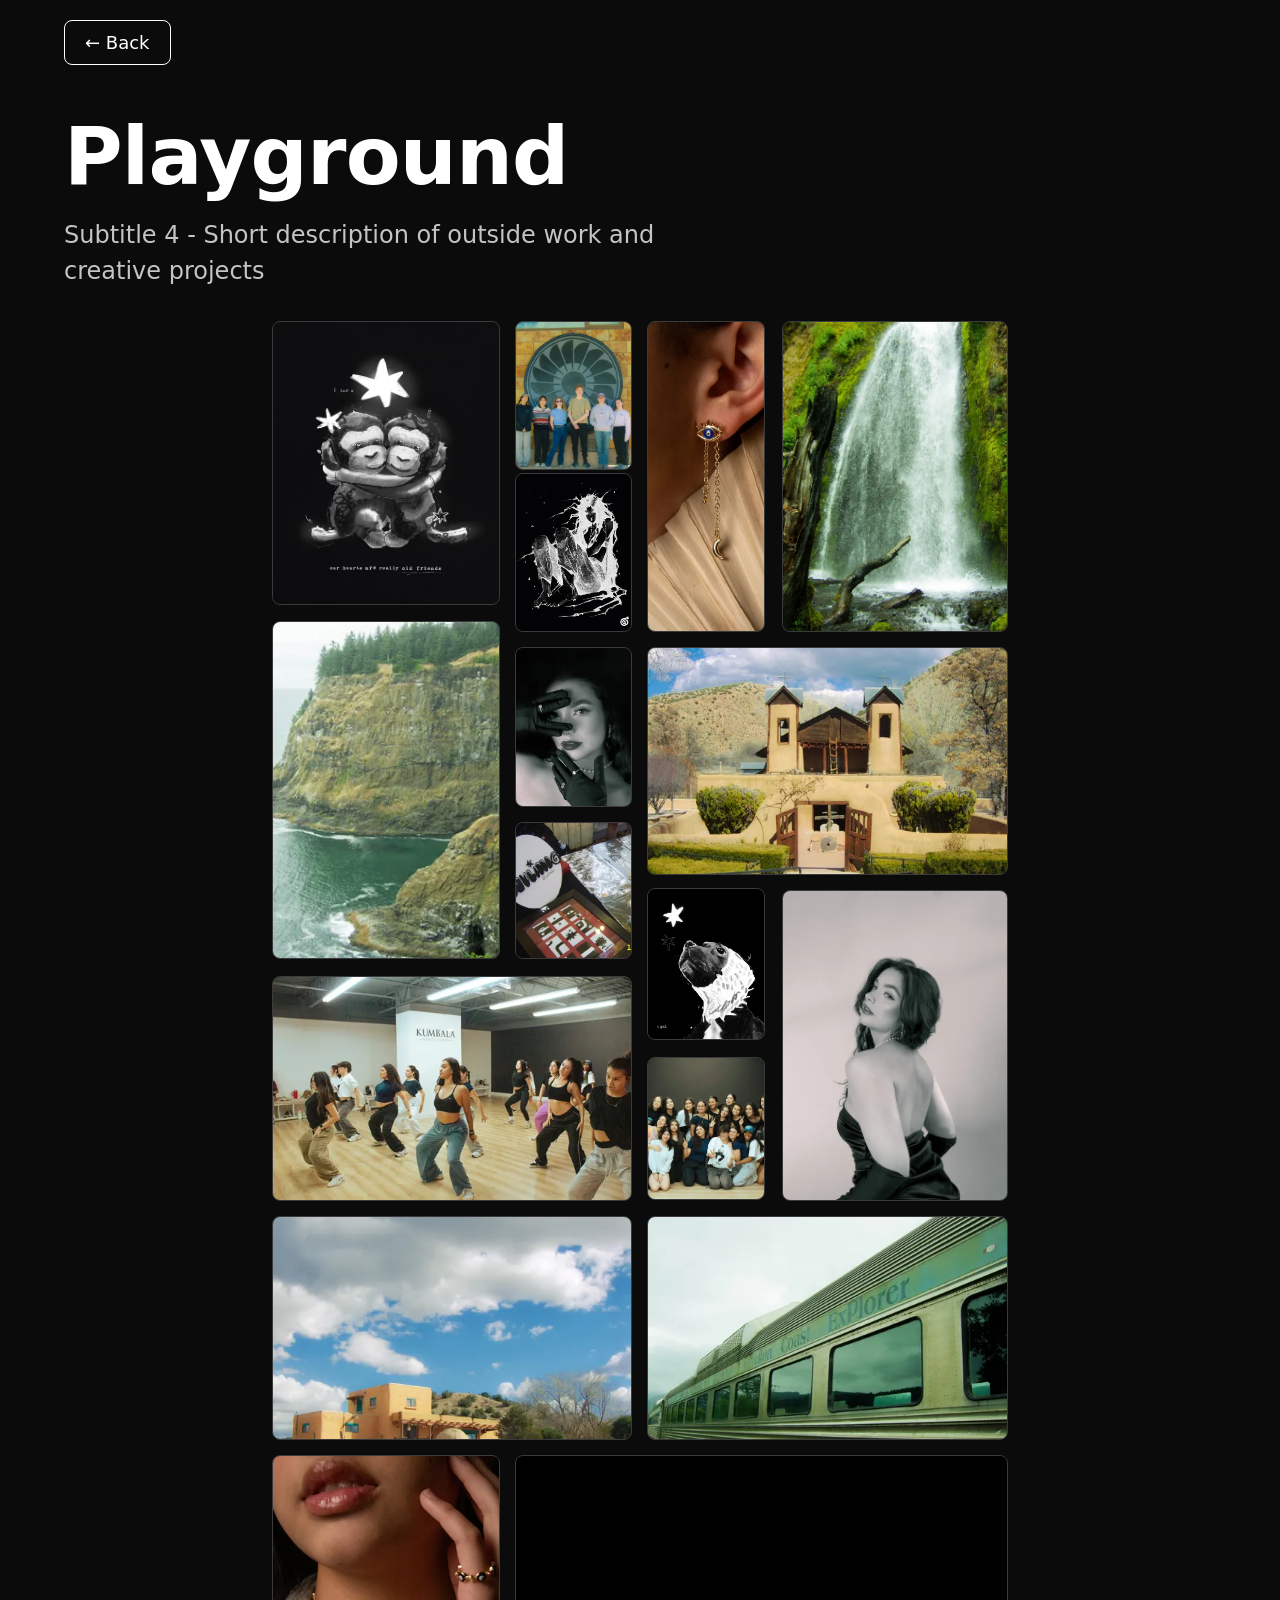
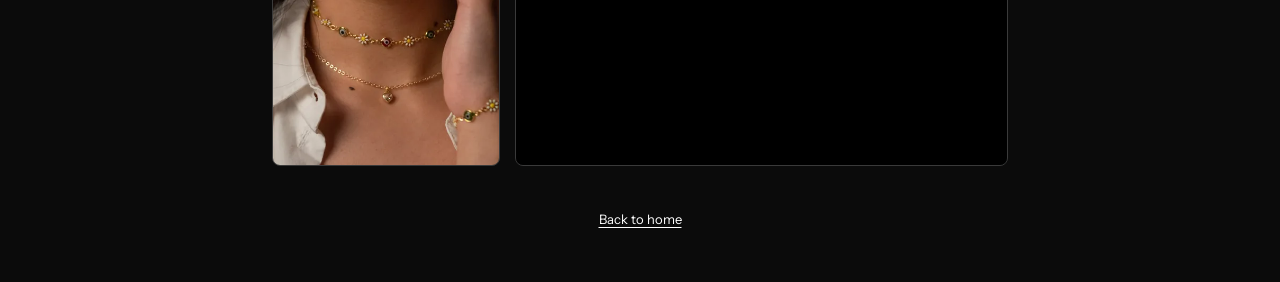
==== commit 6a5d56b6: "Playground: remove vampire piece, bigger nature pictures (not published) Co-Authored-By: Claude Sonn" ====
--- a/playground.html
+++ b/playground.html
@@ -30,8 +30,7 @@
   .g-n1{left:0.00%;top:61.92%;width:48.85%;height:15.54%}
   .g-n2{left:50.92%;top:61.92%;width:49.08%;height:15.54%}
   .g-n3{left:0.00%;top:78.50%;width:30.96%;height:21.50%}
-  .g-n4{left:33.03%;top:78.50%;width:33.94%;height:21.50%}
-  .g-n5{left:69.27%;top:78.50%;width:30.73%;height:21.50%}
+  .g-n4{left:33.03%;top:78.50%;width:66.97%;height:21.50%}
     .home-link { display: flex; justify-content: center; padding-bottom: 2.5rem; margin: 0; }
     .home-link a { font-family: var(--font-sans); font-size: .8125rem; line-height: 1; color: var(--dim); text-decoration: underline; text-underline-offset: .25em; text-decoration-thickness: 1px; padding: .9rem .75rem; min-height: 44px; display: inline-flex; align-items: center; transition: color var(--fade); }
     .home-link a:hover { color: var(--text); }
@@ -50,25 +49,24 @@
       <p>Subtitle 4 - Short description of outside work and creative projects</p>
     </section>
 
-    <div class="gallery" role="img" aria-label="Gallery of Valentina Luzardo's artwork. It shows eighteen pictures in a collage of tall, wide and small frames. The pictures are visual only and there is nothing to click.">
-      <div class="g-tile g-a"><img src="images/play-back-portrait-960.webp" srcset="images/play-back-portrait-480.webp 480w, images/play-back-portrait-960.webp 960w" sizes="calc(min(100vw - 2.5rem, 46rem) * 0.310)" alt="" loading="lazy" decoding="async"></div>
-      <div class="g-tile g-b"><img src="images/play-old-friends-2025-960.webp" srcset="images/play-old-friends-2025-480.webp 480w, images/play-old-friends-2025-960.webp 960w" sizes="calc(min(100vw - 2.5rem, 46rem) * 0.310)" alt="" loading="lazy" decoding="async"></div>
+    <div class="gallery" role="img" aria-label="Gallery of Valentina Luzardo's artwork. It shows seventeen pictures in a collage of tall, wide and small frames. The pictures are visual only and there is nothing to click.">
+      <div class="g-tile g-a"><img src="images/play-old-friends-2025-960.webp" srcset="images/play-old-friends-2025-480.webp 480w, images/play-old-friends-2025-960.webp 960w" sizes="calc(min(100vw - 2.5rem, 46rem) * 0.310)" alt="" loading="lazy" decoding="async"></div>
+      <div class="g-tile g-b"><img src="images/play-coast-cliff-960.webp" srcset="images/play-coast-cliff-480.webp 480w, images/play-coast-cliff-960.webp 960w" sizes="calc(min(100vw - 2.5rem, 46rem) * 0.310)" alt="" loading="lazy" decoding="async" style="object-position:62% 50%"></div>
       <div class="g-tile g-c"><img src="images/play-dance-class-960.webp" srcset="images/play-dance-class-480.webp 480w, images/play-dance-class-960.webp 960w" sizes="calc(min(100vw - 2.5rem, 46rem) * 0.489)" alt="" loading="lazy" decoding="async"></div>
       <div class="g-tile g-d"><img src="images/play-friends-group-960.webp" srcset="images/play-friends-group-480.webp 480w, images/play-friends-group-960.webp 960w" sizes="calc(min(100vw - 2.5rem, 46rem) * 0.158)" alt="" loading="lazy" decoding="async" style="object-position:52% 50%"></div>
-      <div class="g-tile g-e"><img src="images/play-rudy-2026-960.webp" srcset="images/play-rudy-2026-480.webp 480w, images/play-rudy-2026-960.webp 960w" sizes="calc(min(100vw - 2.5rem, 46rem) * 0.158)" alt="" loading="lazy" decoding="async"></div>
+      <div class="g-tile g-e"><img src="images/play-no-title-2023-960.webp" srcset="images/play-no-title-2023-480.webp 480w, images/play-no-title-2023-960.webp 960w" sizes="calc(min(100vw - 2.5rem, 46rem) * 0.158)" alt="" loading="lazy" decoding="async"></div>
       <div class="g-tile g-f"><img src="images/play-gloves-960.webp" srcset="images/play-gloves-480.webp 480w, images/play-gloves-960.webp 960w" sizes="calc(min(100vw - 2.5rem, 46rem) * 0.158)" alt="" loading="lazy" decoding="async"></div>
       <div class="g-tile g-g"><img src="images/play-luvlimbo-table-640.webp" srcset="images/play-luvlimbo-table-480.webp 480w, images/play-luvlimbo-table-640.webp 640w" sizes="calc(min(100vw - 2.5rem, 46rem) * 0.158)" alt="" loading="lazy" decoding="async" style="object-position:12% 50%"></div>
-      <div class="g-tile g-h"><img src="images/play-waterfall-960.webp" srcset="images/play-waterfall-480.webp 480w, images/play-waterfall-960.webp 960w" sizes="calc(min(100vw - 2.5rem, 46rem) * 0.161)" alt="" loading="lazy" decoding="async" style="object-position:50% 50%"></div>
-      <div class="g-tile g-i"><img src="images/play-necklaces-960.webp" srcset="images/play-necklaces-480.webp 480w, images/play-necklaces-960.webp 960w" sizes="calc(min(100vw - 2.5rem, 46rem) * 0.161)" alt="" loading="lazy" decoding="async"></div>
+      <div class="g-tile g-h"><img src="images/play-earring-960.webp" srcset="images/play-earring-480.webp 480w, images/play-earring-960.webp 960w" sizes="calc(min(100vw - 2.5rem, 46rem) * 0.161)" alt="" loading="lazy" decoding="async" style="object-position:52% 50%"></div>
+      <div class="g-tile g-i"><img src="images/play-rudy-2026-960.webp" srcset="images/play-rudy-2026-480.webp 480w, images/play-rudy-2026-960.webp 960w" sizes="calc(min(100vw - 2.5rem, 46rem) * 0.161)" alt="" loading="lazy" decoding="async"></div>
       <div class="g-tile g-j"><img src="images/play-group-960.webp" srcset="images/play-group-480.webp 480w, images/play-group-960.webp 960w" sizes="calc(min(100vw - 2.5rem, 46rem) * 0.161)" alt="" loading="lazy" decoding="async" style="object-position:48% 50%"></div>
-      <div class="g-tile g-k"><img src="images/play-upside-down-2026-960.webp" srcset="images/play-upside-down-2026-480.webp 480w, images/play-upside-down-2026-960.webp 960w" sizes="calc(min(100vw - 2.5rem, 46rem) * 0.307)" alt="" loading="lazy" decoding="async" style="object-fit:contain;background:#000"></div>
-      <div class="g-tile g-l"><img src="images/play-adobe-960.webp" srcset="images/play-adobe-480.webp 480w, images/play-adobe-960.webp 960w" sizes="calc(min(100vw - 2.5rem, 46rem) * 0.491)" alt="" loading="lazy" decoding="async" style="object-position:50% 90%"></div>
-      <div class="g-tile g-m"><img src="images/play-vampire-2025-960.webp" srcset="images/play-vampire-2025-480.webp 480w, images/play-vampire-2025-960.webp 960w" sizes="calc(min(100vw - 2.5rem, 46rem) * 0.307)" alt="" loading="lazy" decoding="async"></div>
-      <div class="g-tile g-n1"><img src="images/play-train-960.webp" srcset="images/play-train-480.webp 480w, images/play-train-960.webp 960w" sizes="calc(min(100vw - 2.5rem, 46rem) * 0.489)" alt="" loading="lazy" decoding="async"></div>
-      <div class="g-tile g-n2"><img src="images/play-church-960.webp" srcset="images/play-church-480.webp 480w, images/play-church-960.webp 960w" sizes="calc(min(100vw - 2.5rem, 46rem) * 0.491)" alt="" loading="lazy" decoding="async"></div>
-      <div class="g-tile g-n3"><img src="images/play-no-title-2023-960.webp" srcset="images/play-no-title-2023-480.webp 480w, images/play-no-title-2023-960.webp 960w" sizes="calc(min(100vw - 2.5rem, 46rem) * 0.310)" alt="" loading="lazy" decoding="async"></div>
-      <div class="g-tile g-n4"><img src="images/play-coast-cliff-960.webp" srcset="images/play-coast-cliff-480.webp 480w, images/play-coast-cliff-960.webp 960w" sizes="calc(min(100vw - 2.5rem, 46rem) * 0.339)" alt="" loading="lazy" decoding="async" style="object-position:55% 50%"></div>
-      <div class="g-tile g-n5"><img src="images/play-earring-960.webp" srcset="images/play-earring-480.webp 480w, images/play-earring-960.webp 960w" sizes="calc(min(100vw - 2.5rem, 46rem) * 0.307)" alt="" loading="lazy" decoding="async" style="object-position:52% 50%"></div>
+      <div class="g-tile g-k"><img src="images/play-waterfall-960.webp" srcset="images/play-waterfall-480.webp 480w, images/play-waterfall-960.webp 960w" sizes="calc(min(100vw - 2.5rem, 46rem) * 0.307)" alt="" loading="lazy" decoding="async" style="object-position:50% 50%"></div>
+      <div class="g-tile g-l"><img src="images/play-church-960.webp" srcset="images/play-church-480.webp 480w, images/play-church-960.webp 960w" sizes="calc(min(100vw - 2.5rem, 46rem) * 0.491)" alt="" loading="lazy" decoding="async"></div>
+      <div class="g-tile g-m"><img src="images/play-back-portrait-960.webp" srcset="images/play-back-portrait-480.webp 480w, images/play-back-portrait-960.webp 960w" sizes="calc(min(100vw - 2.5rem, 46rem) * 0.307)" alt="" loading="lazy" decoding="async"></div>
+      <div class="g-tile g-n1"><img src="images/play-adobe-960.webp" srcset="images/play-adobe-480.webp 480w, images/play-adobe-960.webp 960w" sizes="calc(min(100vw - 2.5rem, 46rem) * 0.489)" alt="" loading="lazy" decoding="async" style="object-position:50% 100%"></div>
+      <div class="g-tile g-n2"><img src="images/play-train-960.webp" srcset="images/play-train-480.webp 480w, images/play-train-960.webp 960w" sizes="calc(min(100vw - 2.5rem, 46rem) * 0.491)" alt="" loading="lazy" decoding="async"></div>
+      <div class="g-tile g-n3"><img src="images/play-necklaces-960.webp" srcset="images/play-necklaces-480.webp 480w, images/play-necklaces-960.webp 960w" sizes="calc(min(100vw - 2.5rem, 46rem) * 0.310)" alt="" loading="lazy" decoding="async"></div>
+      <div class="g-tile g-n4"><img src="images/play-upside-down-2026-960.webp" srcset="images/play-upside-down-2026-480.webp 480w, images/play-upside-down-2026-960.webp 960w" sizes="calc(min(100vw - 2.5rem, 46rem) * 0.670)" alt="" loading="lazy" decoding="async" style="object-fit:contain;background:#000"></div>
     </div>
 
     <p class="home-link"><a href="index.html">Back to home</a></p>
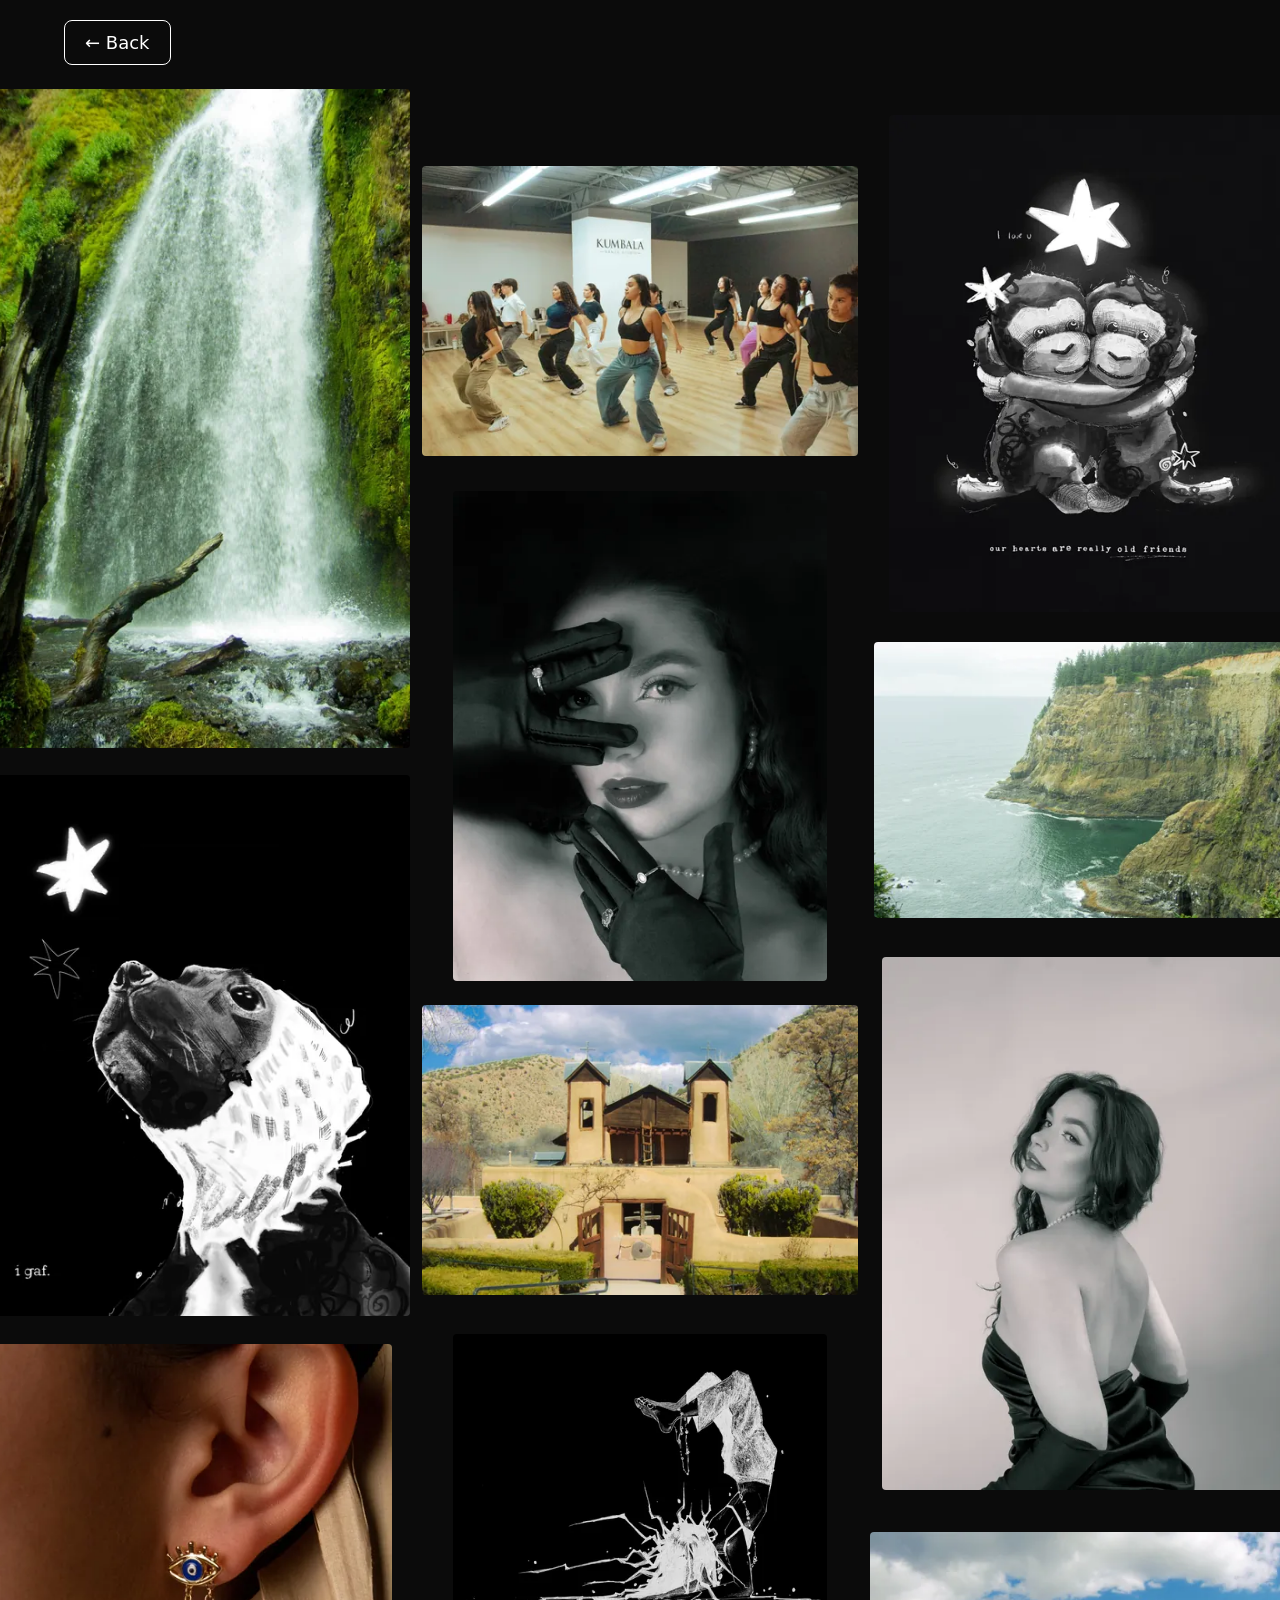
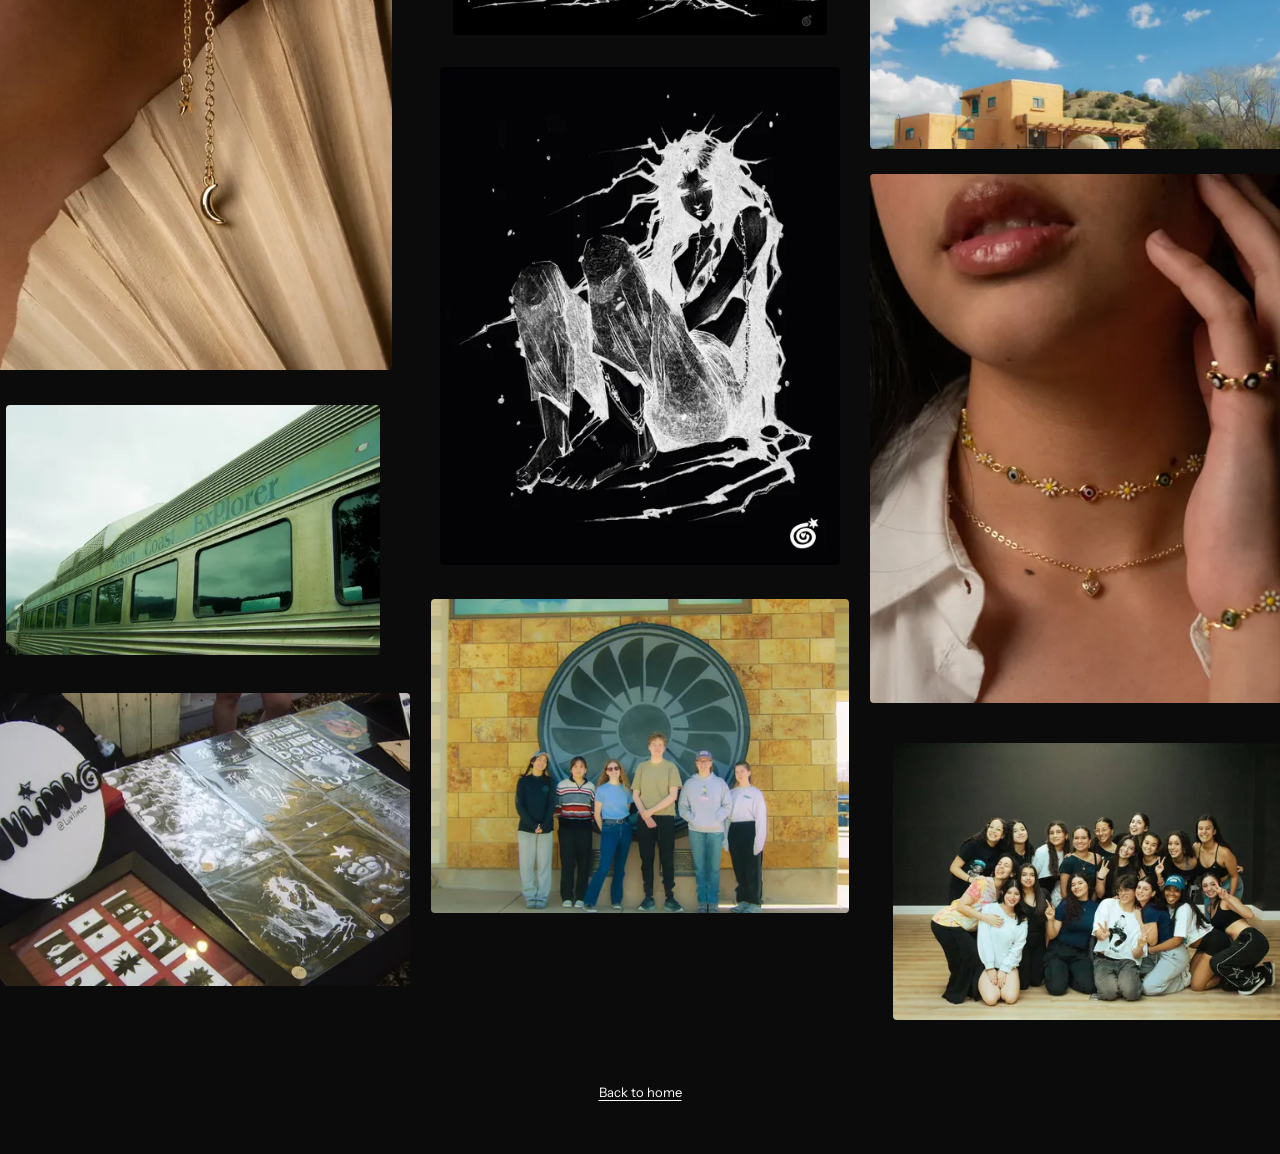
==== commit d8867fed: "Playground: natural-shape scattered gallery, bleeding off edges, no header, 4px corners (not publish" ====
--- a/playground.html
+++ b/playground.html
@@ -7,30 +7,51 @@
   <meta name="description" content="Outside work and creative projects by Valentina Luzardo.">
   <link rel="stylesheet" href="styles.css">
   <style>
-    /* Gallery: a fixed collage that scales with the screen, so the arrangement is the same on phone and desktop. */
-    .gallery { position: relative; width: 100%; max-width: 46rem; margin: 0 auto 2rem; aspect-ratio: 436 / 856; }
-    .g-tile { position: absolute; overflow: hidden; border-radius: 8px; border: 1px solid var(--line);
-      background: linear-gradient(135deg, rgba(119,143,229,.10), rgba(248,164,130,.07) 50%, rgba(63,163,151,.10)), var(--panel); }
-    .g-tile img { position: absolute; inset: 0; width: 100%; height: 100%; object-fit: cover; display: block; }
-    .g-tile:not(:has(img))::after { content: attr(data-label); position: absolute; inset: 0; display: grid; place-items: center; text-align: center; padding: .25rem;
-      font-family: var(--font-sans); font-size: clamp(.5625rem, 1.9vw, .8125rem); color: var(--dim); }
-  .g-a{left:0.00%;top:0.00%;width:30.96%;height:19.63%}
-  .g-b{left:0.00%;top:20.79%;width:30.96%;height:23.36%}
-  .g-c{left:0.00%;top:45.33%;width:48.85%;height:15.54%}
-  .g-d{left:33.03%;top:0.00%;width:15.83%;height:10.28%}
-  .g-e{left:33.03%;top:10.51%;width:15.83%;height:10.98%}
-  .g-f{left:33.03%;top:22.55%;width:15.83%;height:11.10%}
-  .g-g{left:33.03%;top:34.70%;width:15.83%;height:9.46%}
-  .g-h{left:50.92%;top:0.00%;width:16.06%;height:21.50%}
-  .g-i{left:50.92%;top:39.25%;width:16.06%;height:10.51%}
-  .g-j{left:50.92%;top:50.93%;width:16.06%;height:9.93%}
-  .g-k{left:69.27%;top:0.00%;width:30.73%;height:21.50%}
-  .g-l{left:50.92%;top:22.55%;width:49.08%;height:15.77%}
-  .g-m{left:69.27%;top:39.37%;width:30.73%;height:21.50%}
-  .g-n1{left:0.00%;top:61.92%;width:48.85%;height:15.54%}
-  .g-n2{left:50.92%;top:61.92%;width:49.08%;height:15.54%}
-  .g-n3{left:0.00%;top:78.50%;width:30.96%;height:21.50%}
-  .g-n4{left:33.03%;top:78.50%;width:66.97%;height:21.50%}
+    /* Gallery: pictures keep their own shape (nothing is cropped) and are scattered across the full screen width.
+       A few drift past the screen edges on purpose. Positions are percentages, so phone and desktop each get their own arrangement. */
+    html, body { overflow-x: clip; }
+    .sr-only { position: absolute; width: 1px; height: 1px; margin: -1px; padding: 0; overflow: hidden; clip: rect(0 0 0 0); white-space: nowrap; border: 0; }
+    main { max-width: none; padding-inline: 0; }
+    .gallery { position: relative; width: 100vw; margin: 1.5rem calc(50% - 50vw) 1rem; aspect-ratio: 100 / 200.41; }
+    .g-tile { position: absolute; overflow: hidden; border-radius: 4px; background: var(--panel); }
+    .g-tile img { display: block; width: 100%; height: 100%; object-fit: cover; }
+  .g-waterfall{left:-2.00%;top:0.00%;width:34.00%}
+  .g-old-friends-2025{left:69.43%;top:1.00%;width:31.28%}
+  .g-dance-class{left:33.00%;top:2.99%;width:34.00%}
+  .g-gloves{left:35.38%;top:15.66%;width:29.24%}
+  .g-coast-cliff{left:68.28%;top:21.55%;width:32.64%}
+  .g-rudy-2026{left:-2.00%;top:26.75%;width:34.00%}
+  .g-back-portrait{left:68.93%;top:33.82%;width:31.28%}
+  .g-church{left:33.00%;top:35.69%;width:34.00%}
+  .g-upside-down-2026{left:35.38%;top:48.53%;width:29.24%}
+  .g-earring{left:-2.00%;top:48.91%;width:32.64%}
+  .g-adobe{left:68.00%;top:56.25%;width:34.00%}
+  .g-no-title-2023{left:34.36%;top:61.52%;width:31.28%}
+  .g-necklaces{left:68.00%;top:65.70%;width:34.00%}
+  .g-train{left:0.45%;top:74.71%;width:29.24%}
+  .g-friends-group{left:33.68%;top:82.27%;width:32.64%}
+  .g-luvlimbo-table{left:-2.00%;top:85.90%;width:34.00%}
+  .g-group{left:69.78%;top:87.86%;width:31.28%}
+    @media (max-width: 760px) {
+      .gallery { aspect-ratio: 100 / 496.71; }
+      .g-waterfall{left:-6.00%;top:0.00%;width:56.00%}
+      .g-old-friends-2025{left:50.00%;top:1.41%;width:53.20%}
+      .g-dance-class{left:50.00%;top:15.41%;width:56.00%}
+      .g-gloves{left:-2.39%;top:17.72%;width:50.40%}
+      .g-coast-cliff{left:50.00%;top:23.69%;width:56.00%}
+      .g-rudy-2026{left:50.00%;top:31.72%;width:53.20%}
+      .g-back-portrait{left:-6.00%;top:31.76%;width:56.00%}
+      .g-church{left:55.60%;top:45.79%;width:50.40%}
+      .g-upside-down-2026{left:-6.00%;top:47.43%;width:56.00%}
+      .g-earring{left:50.00%;top:53.31%;width:53.20%}
+      .g-adobe{left:-6.00%;top:56.97%;width:56.00%}
+      .g-no-title-2023{left:-3.05%;top:63.10%;width:50.40%}
+      .g-necklaces{left:50.00%;top:69.97%;width:56.00%}
+      .g-train{left:-4.97%;top:76.33%;width:53.20%}
+      .g-friends-group{left:50.00%;top:84.16%;width:56.00%}
+      .g-luvlimbo-table{left:-2.20%;top:84.23%;width:50.40%}
+      .g-group{left:-6.00%;top:91.55%;width:56.00%}
+    }
     .home-link { display: flex; justify-content: center; padding-bottom: 2.5rem; margin: 0; }
     .home-link a { font-family: var(--font-sans); font-size: .8125rem; line-height: 1; color: var(--dim); text-decoration: underline; text-underline-offset: .25em; text-decoration-thickness: 1px; padding: .9rem .75rem; min-height: 44px; display: inline-flex; align-items: center; transition: color var(--fade); }
     .home-link a:hover { color: var(--text); }
@@ -44,29 +65,26 @@
   </div>
 
   <main id="main">
-    <section class="page-head">
-      <h1>Playground</h1>
-      <p>Subtitle 4 - Short description of outside work and creative projects</p>
-    </section>
+    <h1 class="sr-only">Playground</h1>
 
     <div class="gallery" role="img" aria-label="Gallery of Valentina Luzardo's artwork. It shows seventeen pictures in a collage of tall, wide and small frames. The pictures are visual only and there is nothing to click.">
-      <div class="g-tile g-a"><img src="images/play-old-friends-2025-960.webp" srcset="images/play-old-friends-2025-480.webp 480w, images/play-old-friends-2025-960.webp 960w" sizes="calc(min(100vw - 2.5rem, 46rem) * 0.310)" alt="" loading="lazy" decoding="async"></div>
-      <div class="g-tile g-b"><img src="images/play-coast-cliff-960.webp" srcset="images/play-coast-cliff-480.webp 480w, images/play-coast-cliff-960.webp 960w" sizes="calc(min(100vw - 2.5rem, 46rem) * 0.310)" alt="" loading="lazy" decoding="async" style="object-position:62% 50%"></div>
-      <div class="g-tile g-c"><img src="images/play-dance-class-960.webp" srcset="images/play-dance-class-480.webp 480w, images/play-dance-class-960.webp 960w" sizes="calc(min(100vw - 2.5rem, 46rem) * 0.489)" alt="" loading="lazy" decoding="async"></div>
-      <div class="g-tile g-d"><img src="images/play-friends-group-960.webp" srcset="images/play-friends-group-480.webp 480w, images/play-friends-group-960.webp 960w" sizes="calc(min(100vw - 2.5rem, 46rem) * 0.158)" alt="" loading="lazy" decoding="async" style="object-position:52% 50%"></div>
-      <div class="g-tile g-e"><img src="images/play-no-title-2023-960.webp" srcset="images/play-no-title-2023-480.webp 480w, images/play-no-title-2023-960.webp 960w" sizes="calc(min(100vw - 2.5rem, 46rem) * 0.158)" alt="" loading="lazy" decoding="async"></div>
-      <div class="g-tile g-f"><img src="images/play-gloves-960.webp" srcset="images/play-gloves-480.webp 480w, images/play-gloves-960.webp 960w" sizes="calc(min(100vw - 2.5rem, 46rem) * 0.158)" alt="" loading="lazy" decoding="async"></div>
-      <div class="g-tile g-g"><img src="images/play-luvlimbo-table-640.webp" srcset="images/play-luvlimbo-table-480.webp 480w, images/play-luvlimbo-table-640.webp 640w" sizes="calc(min(100vw - 2.5rem, 46rem) * 0.158)" alt="" loading="lazy" decoding="async" style="object-position:12% 50%"></div>
-      <div class="g-tile g-h"><img src="images/play-earring-960.webp" srcset="images/play-earring-480.webp 480w, images/play-earring-960.webp 960w" sizes="calc(min(100vw - 2.5rem, 46rem) * 0.161)" alt="" loading="lazy" decoding="async" style="object-position:52% 50%"></div>
-      <div class="g-tile g-i"><img src="images/play-rudy-2026-960.webp" srcset="images/play-rudy-2026-480.webp 480w, images/play-rudy-2026-960.webp 960w" sizes="calc(min(100vw - 2.5rem, 46rem) * 0.161)" alt="" loading="lazy" decoding="async"></div>
-      <div class="g-tile g-j"><img src="images/play-group-960.webp" srcset="images/play-group-480.webp 480w, images/play-group-960.webp 960w" sizes="calc(min(100vw - 2.5rem, 46rem) * 0.161)" alt="" loading="lazy" decoding="async" style="object-position:48% 50%"></div>
-      <div class="g-tile g-k"><img src="images/play-waterfall-960.webp" srcset="images/play-waterfall-480.webp 480w, images/play-waterfall-960.webp 960w" sizes="calc(min(100vw - 2.5rem, 46rem) * 0.307)" alt="" loading="lazy" decoding="async" style="object-position:50% 50%"></div>
-      <div class="g-tile g-l"><img src="images/play-church-960.webp" srcset="images/play-church-480.webp 480w, images/play-church-960.webp 960w" sizes="calc(min(100vw - 2.5rem, 46rem) * 0.491)" alt="" loading="lazy" decoding="async"></div>
-      <div class="g-tile g-m"><img src="images/play-back-portrait-960.webp" srcset="images/play-back-portrait-480.webp 480w, images/play-back-portrait-960.webp 960w" sizes="calc(min(100vw - 2.5rem, 46rem) * 0.307)" alt="" loading="lazy" decoding="async"></div>
-      <div class="g-tile g-n1"><img src="images/play-adobe-960.webp" srcset="images/play-adobe-480.webp 480w, images/play-adobe-960.webp 960w" sizes="calc(min(100vw - 2.5rem, 46rem) * 0.489)" alt="" loading="lazy" decoding="async" style="object-position:50% 100%"></div>
-      <div class="g-tile g-n2"><img src="images/play-train-960.webp" srcset="images/play-train-480.webp 480w, images/play-train-960.webp 960w" sizes="calc(min(100vw - 2.5rem, 46rem) * 0.491)" alt="" loading="lazy" decoding="async"></div>
-      <div class="g-tile g-n3"><img src="images/play-necklaces-960.webp" srcset="images/play-necklaces-480.webp 480w, images/play-necklaces-960.webp 960w" sizes="calc(min(100vw - 2.5rem, 46rem) * 0.310)" alt="" loading="lazy" decoding="async"></div>
-      <div class="g-tile g-n4"><img src="images/play-upside-down-2026-960.webp" srcset="images/play-upside-down-2026-480.webp 480w, images/play-upside-down-2026-960.webp 960w" sizes="calc(min(100vw - 2.5rem, 46rem) * 0.670)" alt="" loading="lazy" decoding="async" style="object-fit:contain;background:#000"></div>
+      <div class="g-tile g-waterfall" style="aspect-ratio:1701 / 2576"><img src="images/play-waterfall-1440.webp" srcset="images/play-waterfall-480.webp 480w, images/play-waterfall-960.webp 960w, images/play-waterfall-1440.webp 1440w" sizes="(max-width: 760px) 56vw, 34vw" width="1701" height="2576" alt="" loading="lazy" decoding="async"></div>
+      <div class="g-tile g-old-friends-2025" style="aspect-ratio:1650 / 2050"><img src="images/play-old-friends-2025-1440.webp" srcset="images/play-old-friends-2025-480.webp 480w, images/play-old-friends-2025-960.webp 960w, images/play-old-friends-2025-1440.webp 1440w" sizes="(max-width: 760px) 53vw, 31vw" width="1650" height="2050" alt="" loading="lazy" decoding="async"></div>
+      <div class="g-tile g-dance-class" style="aspect-ratio:2576 / 1717"><img src="images/play-dance-class-1440.webp" srcset="images/play-dance-class-480.webp 480w, images/play-dance-class-960.webp 960w, images/play-dance-class-1440.webp 1440w" sizes="(max-width: 760px) 56vw, 34vw" width="2576" height="1717" alt="" loading="lazy" decoding="async"></div>
+      <div class="g-tile g-gloves" style="aspect-ratio:1968 / 2576"><img src="images/play-gloves-1440.webp" srcset="images/play-gloves-480.webp 480w, images/play-gloves-960.webp 960w, images/play-gloves-1440.webp 1440w" sizes="(max-width: 760px) 50vw, 29vw" width="1968" height="2576" alt="" loading="lazy" decoding="async"></div>
+      <div class="g-tile g-coast-cliff" style="aspect-ratio:2576 / 1700"><img src="images/play-coast-cliff-1440.webp" srcset="images/play-coast-cliff-480.webp 480w, images/play-coast-cliff-960.webp 960w, images/play-coast-cliff-1440.webp 1440w" sizes="(max-width: 760px) 56vw, 33vw" width="2576" height="1700" alt="" loading="lazy" decoding="async"></div>
+      <div class="g-tile g-rudy-2026" style="aspect-ratio:1650 / 2050"><img src="images/play-rudy-2026-1440.webp" srcset="images/play-rudy-2026-480.webp 480w, images/play-rudy-2026-960.webp 960w, images/play-rudy-2026-1440.webp 1440w" sizes="(max-width: 760px) 53vw, 34vw" width="1650" height="2050" alt="" loading="lazy" decoding="async"></div>
+      <div class="g-tile g-back-portrait" style="aspect-ratio:1934 / 2576"><img src="images/play-back-portrait-1440.webp" srcset="images/play-back-portrait-480.webp 480w, images/play-back-portrait-960.webp 960w, images/play-back-portrait-1440.webp 1440w" sizes="(max-width: 760px) 56vw, 31vw" width="1934" height="2576" alt="" loading="lazy" decoding="async"></div>
+      <div class="g-tile g-church" style="aspect-ratio:2576 / 1719"><img src="images/play-church-1440.webp" srcset="images/play-church-480.webp 480w, images/play-church-960.webp 960w, images/play-church-1440.webp 1440w" sizes="(max-width: 760px) 50vw, 34vw" width="2576" height="1719" alt="" loading="lazy" decoding="async"></div>
+      <div class="g-tile g-upside-down-2026" style="aspect-ratio:2050 / 1650"><img src="images/play-upside-down-2026-1440.webp" srcset="images/play-upside-down-2026-480.webp 480w, images/play-upside-down-2026-960.webp 960w, images/play-upside-down-2026-1440.webp 1440w" sizes="(max-width: 760px) 56vw, 29vw" width="2050" height="1650" alt="" loading="lazy" decoding="async"></div>
+      <div class="g-tile g-earring" style="aspect-ratio:1717 / 2576"><img src="images/play-earring-1440.webp" srcset="images/play-earring-480.webp 480w, images/play-earring-960.webp 960w, images/play-earring-1440.webp 1440w" sizes="(max-width: 760px) 53vw, 33vw" width="1717" height="2576" alt="" loading="lazy" decoding="async"></div>
+      <div class="g-tile g-adobe" style="aspect-ratio:2576 / 1284"><img src="images/play-adobe-1440.webp" srcset="images/play-adobe-480.webp 480w, images/play-adobe-960.webp 960w, images/play-adobe-1440.webp 1440w" sizes="(max-width: 760px) 56vw, 34vw" width="2576" height="1284" alt="" loading="lazy" decoding="async"></div>
+      <div class="g-tile g-no-title-2023" style="aspect-ratio:1650 / 2050"><img src="images/play-no-title-2023-1440.webp" srcset="images/play-no-title-2023-480.webp 480w, images/play-no-title-2023-960.webp 960w, images/play-no-title-2023-1440.webp 1440w" sizes="(max-width: 760px) 50vw, 31vw" width="1650" height="2050" alt="" loading="lazy" decoding="async"></div>
+      <div class="g-tile g-necklaces" style="aspect-ratio:2120 / 2576"><img src="images/play-necklaces-1440.webp" srcset="images/play-necklaces-480.webp 480w, images/play-necklaces-960.webp 960w, images/play-necklaces-1440.webp 1440w" sizes="(max-width: 760px) 56vw, 34vw" width="2120" height="2576" alt="" loading="lazy" decoding="async"></div>
+      <div class="g-tile g-train" style="aspect-ratio:2576 / 1719"><img src="images/play-train-1440.webp" srcset="images/play-train-480.webp 480w, images/play-train-960.webp 960w, images/play-train-1440.webp 1440w" sizes="(max-width: 760px) 53vw, 29vw" width="2576" height="1719" alt="" loading="lazy" decoding="async"></div>
+      <div class="g-tile g-friends-group" style="aspect-ratio:2576 / 1932"><img src="images/play-friends-group-1440.webp" srcset="images/play-friends-group-480.webp 480w, images/play-friends-group-960.webp 960w, images/play-friends-group-1440.webp 1440w" sizes="(max-width: 760px) 56vw, 33vw" width="2576" height="1932" alt="" loading="lazy" decoding="async"></div>
+      <div class="g-tile g-luvlimbo-table" style="aspect-ratio:640 / 432"><img src="images/play-luvlimbo-table-640.webp" srcset="images/play-luvlimbo-table-480.webp 480w, images/play-luvlimbo-table-640.webp 640w" sizes="(max-width: 760px) 50vw, 34vw" width="640" height="432" alt="" loading="lazy" decoding="async"></div>
+      <div class="g-tile g-group" style="aspect-ratio:2576 / 1783"><img src="images/play-group-1440.webp" srcset="images/play-group-480.webp 480w, images/play-group-960.webp 960w, images/play-group-1440.webp 1440w" sizes="(max-width: 760px) 56vw, 31vw" width="2576" height="1783" alt="" loading="lazy" decoding="async"></div>
     </div>
 
     <p class="home-link"><a href="index.html">Back to home</a></p>
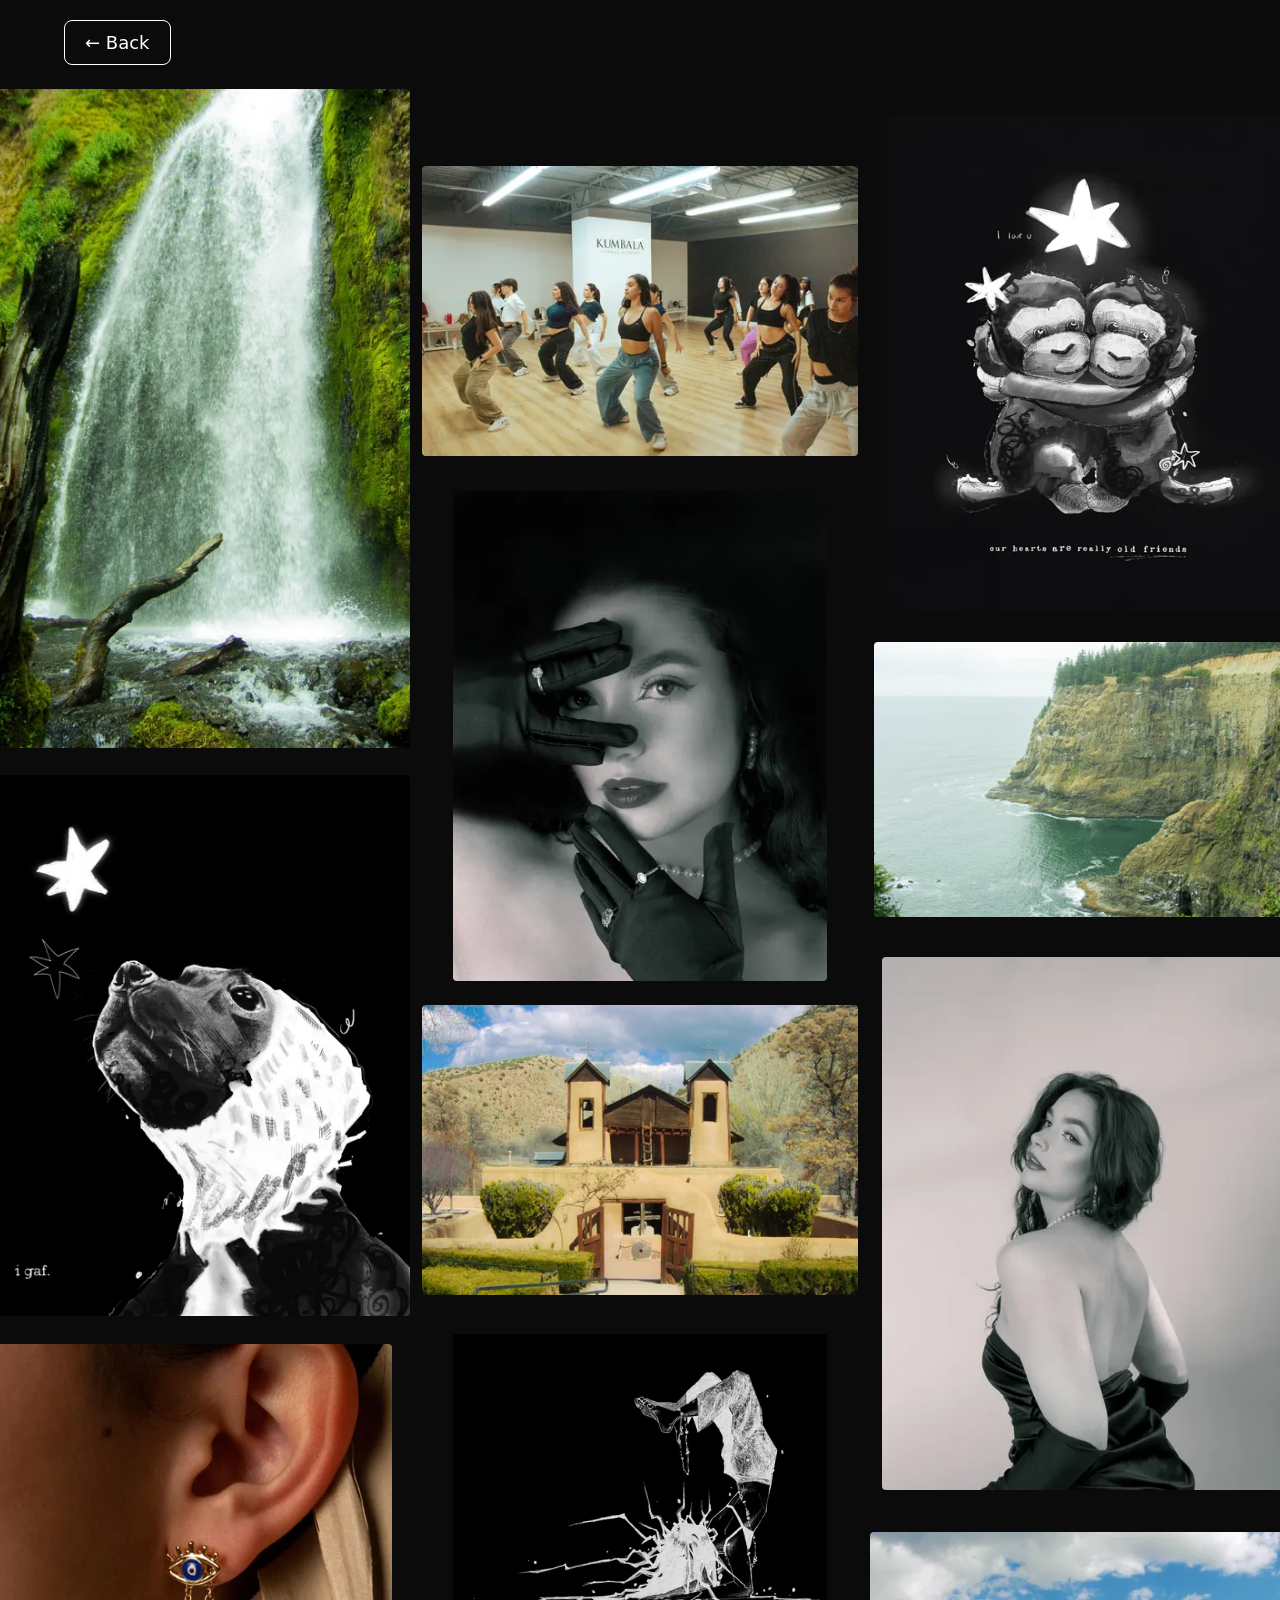
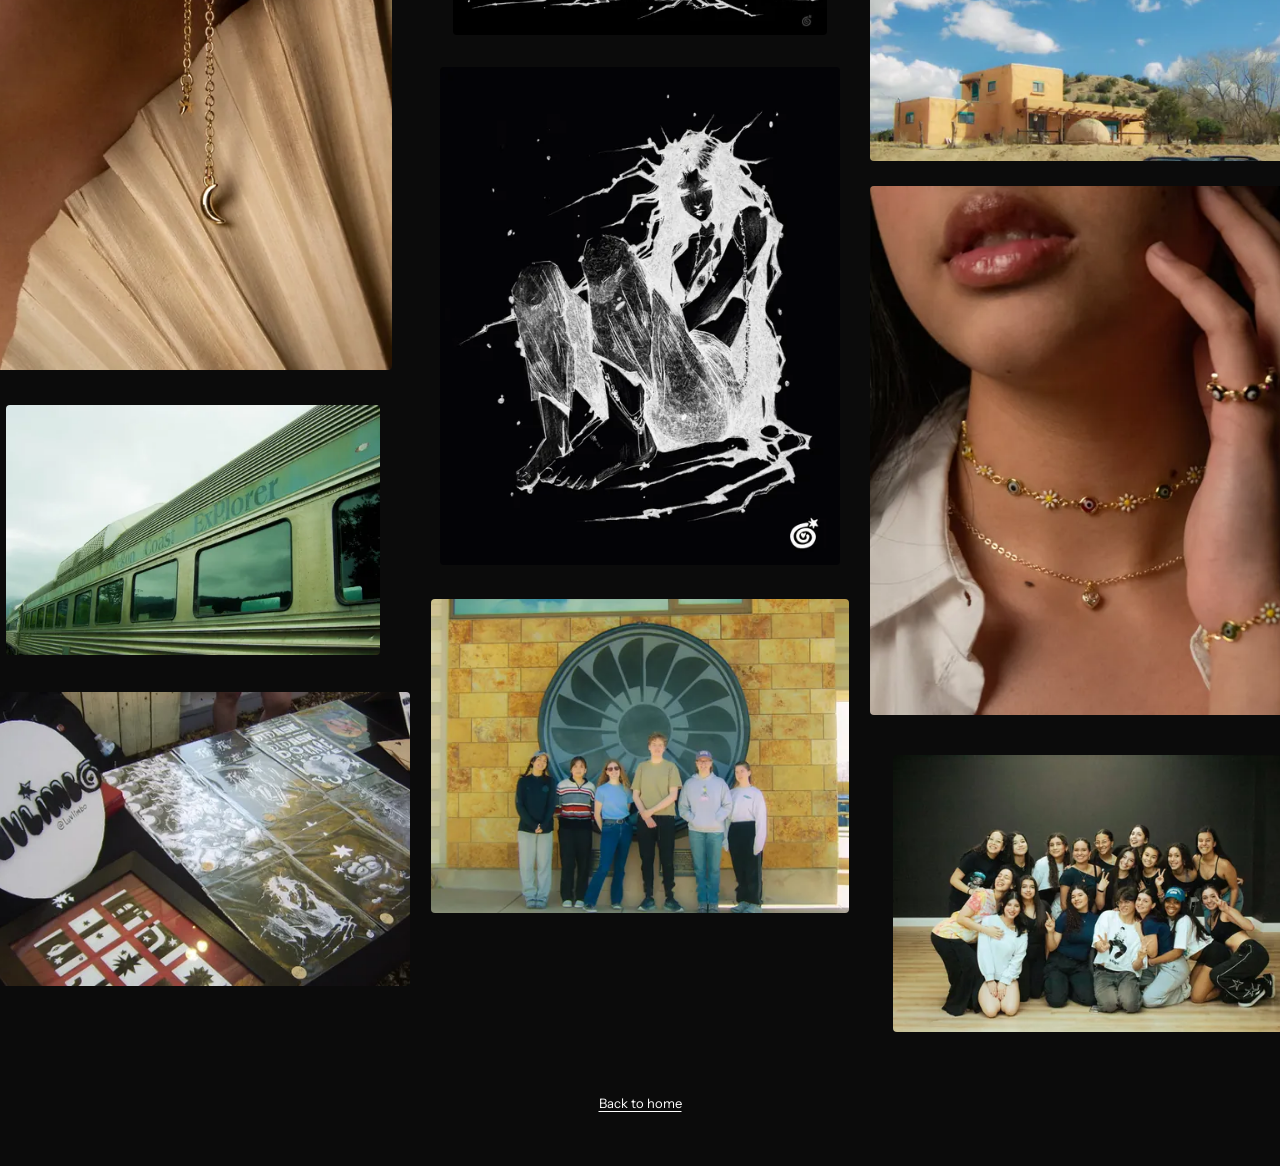
==== commit 1a203d02: "Playground: show the whole New Mexico house Co-Authored-By: Claude Sonnet 5.5 <noreply@anthropic.com" ====
--- a/playground.html
+++ b/playground.html
@@ -12,45 +12,45 @@
     html, body { overflow-x: clip; }
     .sr-only { position: absolute; width: 1px; height: 1px; margin: -1px; padding: 0; overflow: hidden; clip: rect(0 0 0 0); white-space: nowrap; border: 0; }
     main { max-width: none; padding-inline: 0; }
-    .gallery { position: relative; width: 100vw; margin: 1.5rem calc(50% - 50vw) 1rem; aspect-ratio: 100 / 200.41; }
+    .gallery { position: relative; width: 100vw; margin: 1.5rem calc(50% - 50vw) 1rem; aspect-ratio: 100 / 201.32; }
     .g-tile { position: absolute; overflow: hidden; border-radius: 4px; background: var(--panel); }
     .g-tile img { display: block; width: 100%; height: 100%; object-fit: cover; }
   .g-waterfall{left:-2.00%;top:0.00%;width:34.00%}
-  .g-old-friends-2025{left:69.43%;top:1.00%;width:31.28%}
-  .g-dance-class{left:33.00%;top:2.99%;width:34.00%}
-  .g-gloves{left:35.38%;top:15.66%;width:29.24%}
-  .g-coast-cliff{left:68.28%;top:21.55%;width:32.64%}
-  .g-rudy-2026{left:-2.00%;top:26.75%;width:34.00%}
-  .g-back-portrait{left:68.93%;top:33.82%;width:31.28%}
-  .g-church{left:33.00%;top:35.69%;width:34.00%}
-  .g-upside-down-2026{left:35.38%;top:48.53%;width:29.24%}
-  .g-earring{left:-2.00%;top:48.91%;width:32.64%}
-  .g-adobe{left:68.00%;top:56.25%;width:34.00%}
-  .g-no-title-2023{left:34.36%;top:61.52%;width:31.28%}
-  .g-necklaces{left:68.00%;top:65.70%;width:34.00%}
-  .g-train{left:0.45%;top:74.71%;width:29.24%}
-  .g-friends-group{left:33.68%;top:82.27%;width:32.64%}
-  .g-luvlimbo-table{left:-2.00%;top:85.90%;width:34.00%}
-  .g-group{left:69.78%;top:87.86%;width:31.28%}
+  .g-old-friends-2025{left:69.43%;top:0.99%;width:31.28%}
+  .g-dance-class{left:33.00%;top:2.98%;width:34.00%}
+  .g-gloves{left:35.38%;top:15.59%;width:29.24%}
+  .g-coast-cliff{left:68.28%;top:21.45%;width:32.64%}
+  .g-rudy-2026{left:-2.00%;top:26.63%;width:34.00%}
+  .g-back-portrait{left:68.93%;top:33.67%;width:31.28%}
+  .g-church{left:33.00%;top:35.53%;width:34.00%}
+  .g-upside-down-2026{left:35.38%;top:48.31%;width:29.24%}
+  .g-earring{left:-2.00%;top:48.69%;width:32.64%}
+  .g-adobe{left:68.00%;top:56.00%;width:34.00%}
+  .g-no-title-2023{left:34.36%;top:61.24%;width:31.28%}
+  .g-necklaces{left:68.00%;top:65.86%;width:34.00%}
+  .g-train{left:0.45%;top:74.37%;width:29.24%}
+  .g-friends-group{left:33.68%;top:81.90%;width:32.64%}
+  .g-luvlimbo-table{left:-2.00%;top:85.51%;width:34.00%}
+  .g-group{left:69.78%;top:87.92%;width:31.28%}
     @media (max-width: 760px) {
-      .gallery { aspect-ratio: 100 / 496.71; }
+      .gallery { aspect-ratio: 100 / 498.21; }
       .g-waterfall{left:-6.00%;top:0.00%;width:56.00%}
       .g-old-friends-2025{left:50.00%;top:1.41%;width:53.20%}
-      .g-dance-class{left:50.00%;top:15.41%;width:56.00%}
-      .g-gloves{left:-2.39%;top:17.72%;width:50.40%}
-      .g-coast-cliff{left:50.00%;top:23.69%;width:56.00%}
-      .g-rudy-2026{left:50.00%;top:31.72%;width:53.20%}
-      .g-back-portrait{left:-6.00%;top:31.76%;width:56.00%}
-      .g-church{left:55.60%;top:45.79%;width:50.40%}
-      .g-upside-down-2026{left:-6.00%;top:47.43%;width:56.00%}
-      .g-earring{left:50.00%;top:53.31%;width:53.20%}
-      .g-adobe{left:-6.00%;top:56.97%;width:56.00%}
-      .g-no-title-2023{left:-3.05%;top:63.10%;width:50.40%}
-      .g-necklaces{left:50.00%;top:69.97%;width:56.00%}
-      .g-train{left:-4.97%;top:76.33%;width:53.20%}
-      .g-friends-group{left:50.00%;top:84.16%;width:56.00%}
-      .g-luvlimbo-table{left:-2.20%;top:84.23%;width:50.40%}
-      .g-group{left:-6.00%;top:91.55%;width:56.00%}
+      .g-dance-class{left:50.00%;top:15.36%;width:56.00%}
+      .g-gloves{left:-2.39%;top:17.67%;width:50.40%}
+      .g-coast-cliff{left:50.00%;top:23.61%;width:56.00%}
+      .g-rudy-2026{left:50.00%;top:31.62%;width:53.20%}
+      .g-back-portrait{left:-6.00%;top:31.66%;width:56.00%}
+      .g-church{left:55.60%;top:45.65%;width:50.40%}
+      .g-upside-down-2026{left:-6.00%;top:47.29%;width:56.00%}
+      .g-earring{left:50.00%;top:53.15%;width:53.20%}
+      .g-adobe{left:-6.00%;top:56.80%;width:56.00%}
+      .g-no-title-2023{left:-3.05%;top:63.21%;width:50.40%}
+      .g-necklaces{left:50.00%;top:69.76%;width:56.00%}
+      .g-train{left:-4.97%;top:76.40%;width:53.20%}
+      .g-friends-group{left:50.00%;top:83.91%;width:56.00%}
+      .g-luvlimbo-table{left:-2.20%;top:84.28%;width:50.40%}
+      .g-group{left:-6.00%;top:91.58%;width:56.00%}
     }
     .home-link { display: flex; justify-content: center; padding-bottom: 2.5rem; margin: 0; }
     .home-link a { font-family: var(--font-sans); font-size: .8125rem; line-height: 1; color: var(--dim); text-decoration: underline; text-underline-offset: .25em; text-decoration-thickness: 1px; padding: .9rem .75rem; min-height: 44px; display: inline-flex; align-items: center; transition: color var(--fade); }
@@ -78,7 +78,7 @@
       <div class="g-tile g-church" style="aspect-ratio:2576 / 1719"><img src="images/play-church-1440.webp" srcset="images/play-church-480.webp 480w, images/play-church-960.webp 960w, images/play-church-1440.webp 1440w" sizes="(max-width: 760px) 50vw, 34vw" width="2576" height="1719" alt="" loading="lazy" decoding="async"></div>
       <div class="g-tile g-upside-down-2026" style="aspect-ratio:2050 / 1650"><img src="images/play-upside-down-2026-1440.webp" srcset="images/play-upside-down-2026-480.webp 480w, images/play-upside-down-2026-960.webp 960w, images/play-upside-down-2026-1440.webp 1440w" sizes="(max-width: 760px) 56vw, 29vw" width="2050" height="1650" alt="" loading="lazy" decoding="async"></div>
       <div class="g-tile g-earring" style="aspect-ratio:1717 / 2576"><img src="images/play-earring-1440.webp" srcset="images/play-earring-480.webp 480w, images/play-earring-960.webp 960w, images/play-earring-1440.webp 1440w" sizes="(max-width: 760px) 53vw, 33vw" width="1717" height="2576" alt="" loading="lazy" decoding="async"></div>
-      <div class="g-tile g-adobe" style="aspect-ratio:2576 / 1284"><img src="images/play-adobe-1440.webp" srcset="images/play-adobe-480.webp 480w, images/play-adobe-960.webp 960w, images/play-adobe-1440.webp 1440w" sizes="(max-width: 760px) 56vw, 34vw" width="2576" height="1284" alt="" loading="lazy" decoding="async"></div>
+      <div class="g-tile g-adobe" style="aspect-ratio:2576 / 1353"><img src="images/play-adobe-1440.webp" srcset="images/play-adobe-480.webp 480w, images/play-adobe-960.webp 960w, images/play-adobe-1440.webp 1440w" sizes="(max-width: 760px) 56vw, 34vw" width="2576" height="1353" alt="" loading="lazy" decoding="async"></div>
       <div class="g-tile g-no-title-2023" style="aspect-ratio:1650 / 2050"><img src="images/play-no-title-2023-1440.webp" srcset="images/play-no-title-2023-480.webp 480w, images/play-no-title-2023-960.webp 960w, images/play-no-title-2023-1440.webp 1440w" sizes="(max-width: 760px) 50vw, 31vw" width="1650" height="2050" alt="" loading="lazy" decoding="async"></div>
       <div class="g-tile g-necklaces" style="aspect-ratio:2120 / 2576"><img src="images/play-necklaces-1440.webp" srcset="images/play-necklaces-480.webp 480w, images/play-necklaces-960.webp 960w, images/play-necklaces-1440.webp 1440w" sizes="(max-width: 760px) 56vw, 34vw" width="2120" height="2576" alt="" loading="lazy" decoding="async"></div>
       <div class="g-tile g-train" style="aspect-ratio:2576 / 1719"><img src="images/play-train-1440.webp" srcset="images/play-train-480.webp 480w, images/play-train-960.webp 960w, images/play-train-1440.webp 1440w" sizes="(max-width: 760px) 53vw, 29vw" width="2576" height="1719" alt="" loading="lazy" decoding="async"></div>
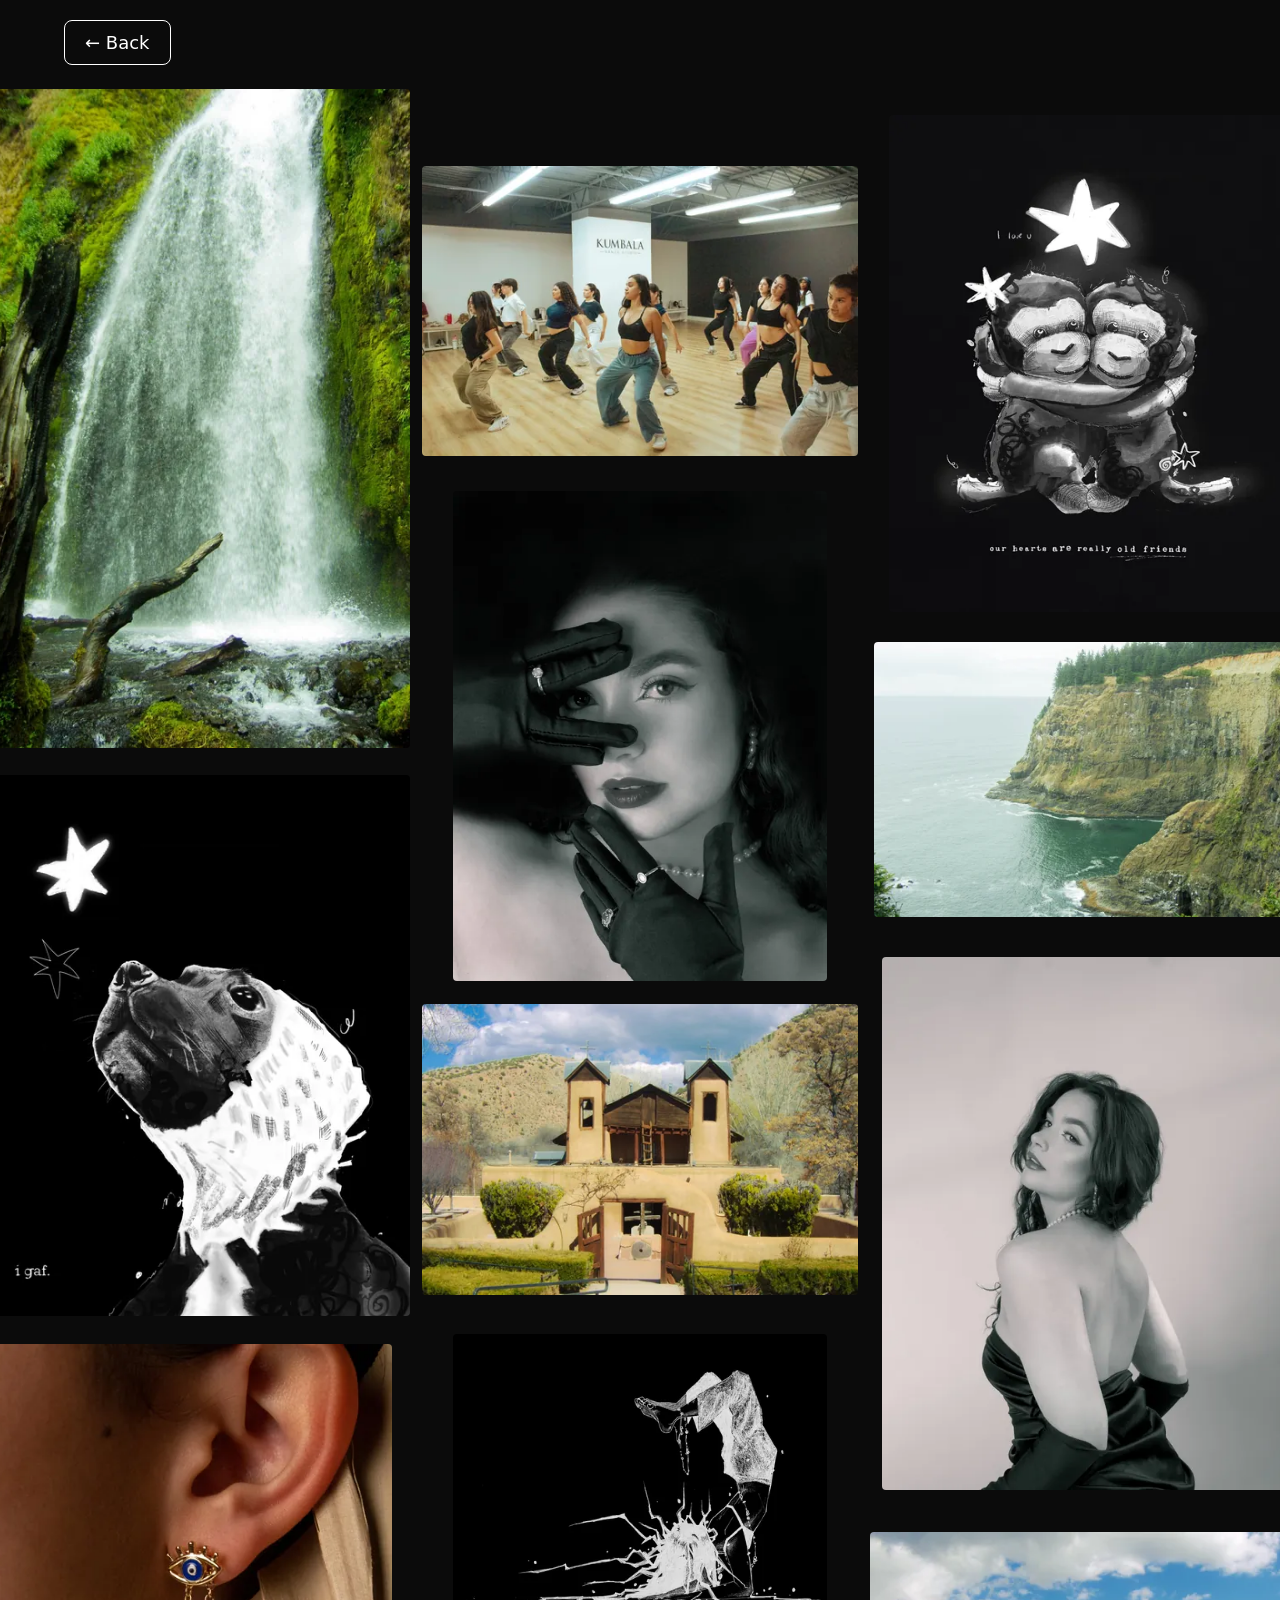
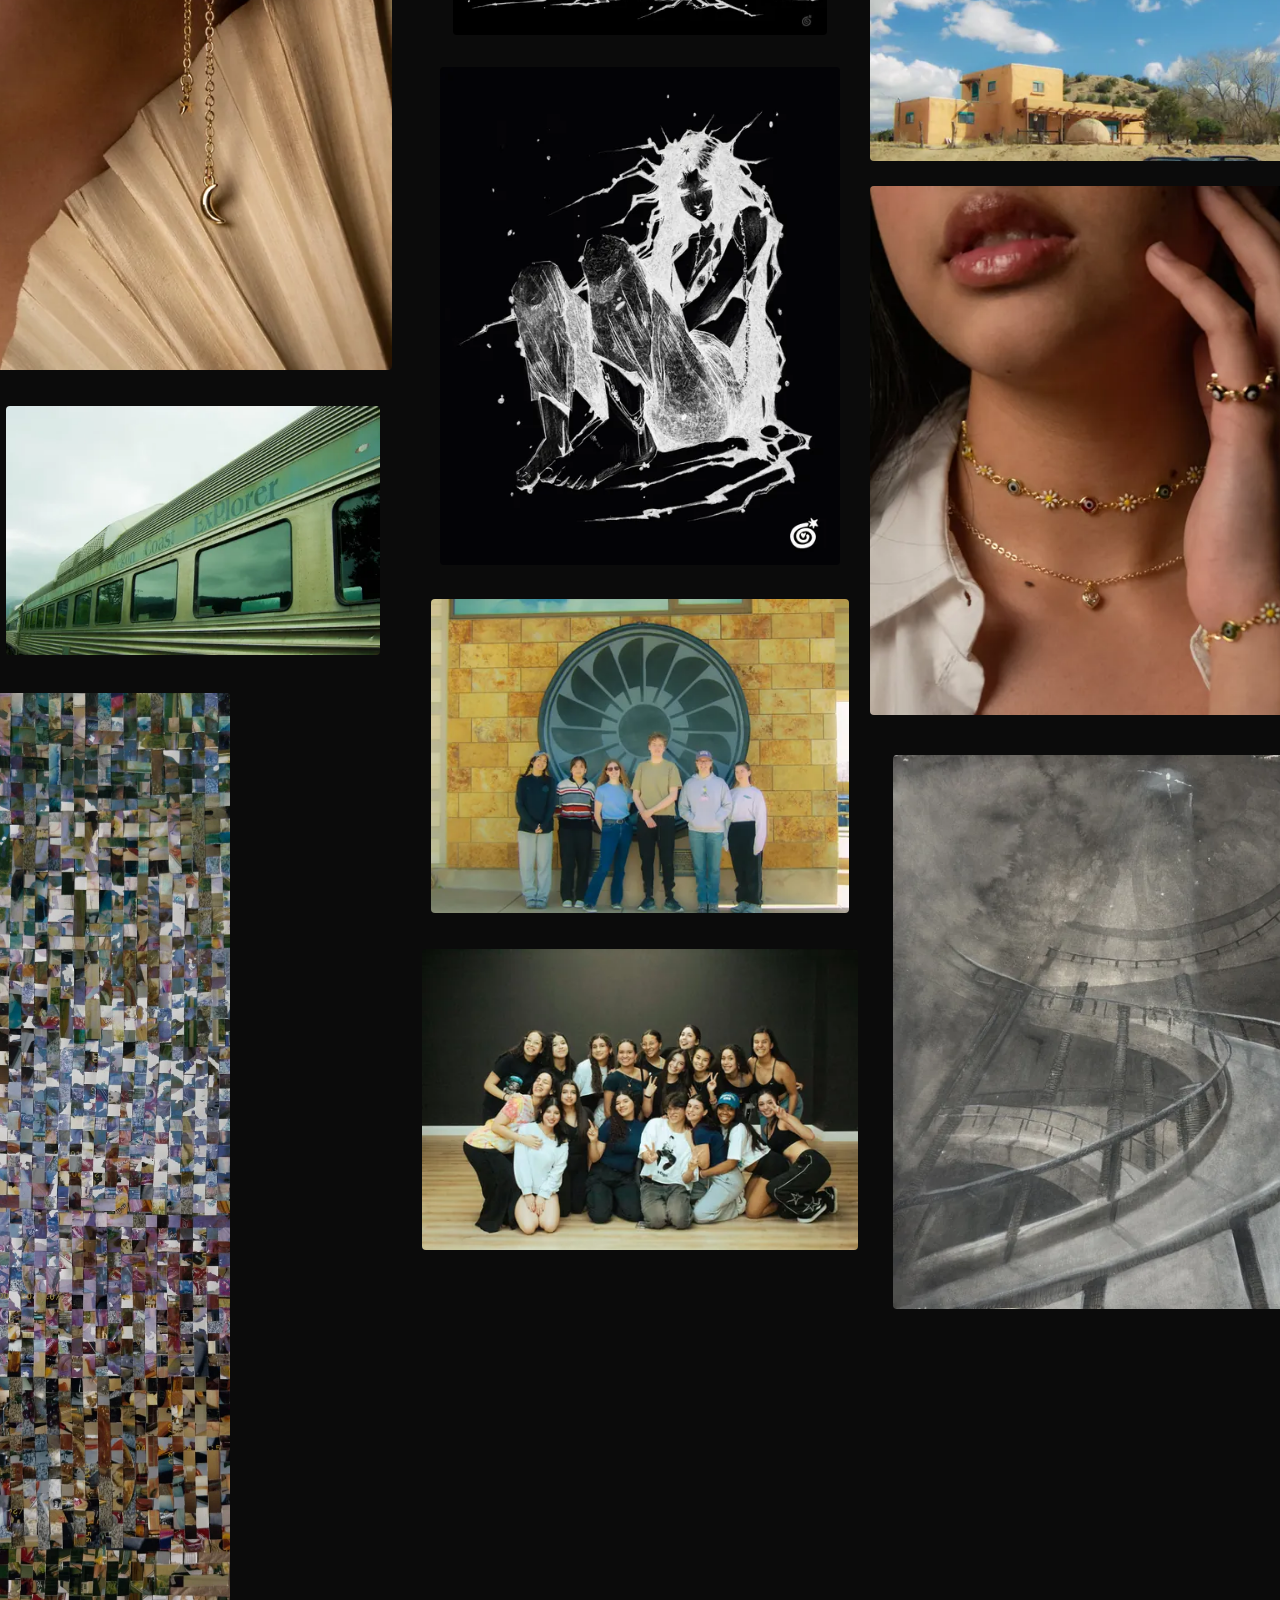
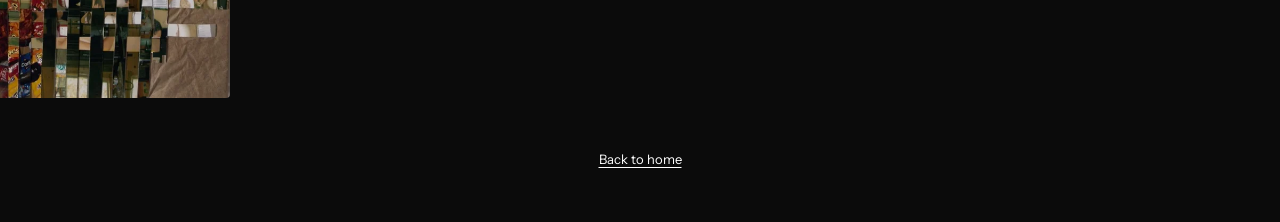
==== commit f1e315f6: "Playground: swap table photo for architecture drawing, add woven collage Co-Authored-By: Claude Sonn" ====
--- a/playground.html
+++ b/playground.html
@@ -12,45 +12,47 @@
     html, body { overflow-x: clip; }
     .sr-only { position: absolute; width: 1px; height: 1px; margin: -1px; padding: 0; overflow: hidden; clip: rect(0 0 0 0); white-space: nowrap; border: 0; }
     main { max-width: none; padding-inline: 0; }
-    .gallery { position: relative; width: 100vw; margin: 1.5rem calc(50% - 50vw) 1rem; aspect-ratio: 100 / 201.32; }
+    .gallery { position: relative; width: 100vw; margin: 1.5rem calc(50% - 50vw) 1rem; aspect-ratio: 100 / 252.54; }
     .g-tile { position: absolute; overflow: hidden; border-radius: 4px; background: var(--panel); }
     .g-tile img { display: block; width: 100%; height: 100%; object-fit: cover; }
   .g-waterfall{left:-2.00%;top:0.00%;width:34.00%}
-  .g-old-friends-2025{left:69.43%;top:0.99%;width:31.28%}
-  .g-dance-class{left:33.00%;top:2.98%;width:34.00%}
-  .g-gloves{left:35.38%;top:15.59%;width:29.24%}
-  .g-coast-cliff{left:68.28%;top:21.45%;width:32.64%}
-  .g-rudy-2026{left:-2.00%;top:26.63%;width:34.00%}
-  .g-back-portrait{left:68.93%;top:33.67%;width:31.28%}
-  .g-church{left:33.00%;top:35.53%;width:34.00%}
-  .g-upside-down-2026{left:35.38%;top:48.31%;width:29.24%}
-  .g-earring{left:-2.00%;top:48.69%;width:32.64%}
-  .g-adobe{left:68.00%;top:56.00%;width:34.00%}
-  .g-no-title-2023{left:34.36%;top:61.24%;width:31.28%}
-  .g-necklaces{left:68.00%;top:65.86%;width:34.00%}
-  .g-train{left:0.45%;top:74.37%;width:29.24%}
-  .g-friends-group{left:33.68%;top:81.90%;width:32.64%}
-  .g-luvlimbo-table{left:-2.00%;top:85.51%;width:34.00%}
-  .g-group{left:69.78%;top:87.92%;width:31.28%}
+  .g-old-friends-2025{left:69.43%;top:0.79%;width:31.28%}
+  .g-dance-class{left:33.00%;top:2.38%;width:34.00%}
+  .g-gloves{left:35.38%;top:12.43%;width:29.24%}
+  .g-coast-cliff{left:68.28%;top:17.10%;width:32.64%}
+  .g-rudy-2026{left:-2.00%;top:21.23%;width:34.00%}
+  .g-back-portrait{left:68.93%;top:26.84%;width:31.28%}
+  .g-church{left:33.00%;top:28.32%;width:34.00%}
+  .g-upside-down-2026{left:35.38%;top:38.51%;width:29.24%}
+  .g-earring{left:-2.00%;top:38.81%;width:32.64%}
+  .g-adobe{left:68.00%;top:44.64%;width:34.00%}
+  .g-no-title-2023{left:34.36%;top:48.82%;width:31.28%}
+  .g-necklaces{left:68.00%;top:52.50%;width:34.00%}
+  .g-train{left:0.45%;top:59.29%;width:29.24%}
+  .g-friends-group{left:33.68%;top:65.29%;width:32.64%}
+  .g-woven-collage{left:-2.00%;top:68.17%;width:20.00%}
+  .g-architecture-drawing{left:69.78%;top:70.09%;width:31.28%}
+  .g-group{left:33.00%;top:76.09%;width:34.00%}
     @media (max-width: 760px) {
-      .gallery { aspect-ratio: 100 / 498.21; }
+      .gallery { aspect-ratio: 100 / 581.19; }
       .g-waterfall{left:-6.00%;top:0.00%;width:56.00%}
-      .g-old-friends-2025{left:50.00%;top:1.41%;width:53.20%}
-      .g-dance-class{left:50.00%;top:15.36%;width:56.00%}
-      .g-gloves{left:-2.39%;top:17.67%;width:50.40%}
-      .g-coast-cliff{left:50.00%;top:23.61%;width:56.00%}
-      .g-rudy-2026{left:50.00%;top:31.62%;width:53.20%}
-      .g-back-portrait{left:-6.00%;top:31.66%;width:56.00%}
-      .g-church{left:55.60%;top:45.65%;width:50.40%}
-      .g-upside-down-2026{left:-6.00%;top:47.29%;width:56.00%}
-      .g-earring{left:50.00%;top:53.15%;width:53.20%}
-      .g-adobe{left:-6.00%;top:56.80%;width:56.00%}
-      .g-no-title-2023{left:-3.05%;top:63.21%;width:50.40%}
-      .g-necklaces{left:50.00%;top:69.76%;width:56.00%}
-      .g-train{left:-4.97%;top:76.40%;width:53.20%}
-      .g-friends-group{left:50.00%;top:83.91%;width:56.00%}
-      .g-luvlimbo-table{left:-2.20%;top:84.28%;width:50.40%}
-      .g-group{left:-6.00%;top:91.58%;width:56.00%}
+      .g-old-friends-2025{left:50.00%;top:1.20%;width:53.20%}
+      .g-dance-class{left:50.00%;top:13.17%;width:56.00%}
+      .g-gloves{left:-2.39%;top:15.14%;width:50.40%}
+      .g-coast-cliff{left:50.00%;top:20.24%;width:56.00%}
+      .g-rudy-2026{left:50.00%;top:27.11%;width:53.20%}
+      .g-back-portrait{left:-6.00%;top:27.14%;width:56.00%}
+      .g-church{left:55.60%;top:39.13%;width:50.40%}
+      .g-upside-down-2026{left:-6.00%;top:40.54%;width:56.00%}
+      .g-earring{left:50.00%;top:45.56%;width:53.20%}
+      .g-adobe{left:-6.00%;top:48.69%;width:56.00%}
+      .g-no-title-2023{left:-3.05%;top:54.18%;width:50.40%}
+      .g-necklaces{left:50.00%;top:59.80%;width:56.00%}
+      .g-train{left:-4.97%;top:65.49%;width:53.20%}
+      .g-friends-group{left:50.00%;top:71.93%;width:56.00%}
+      .g-woven-collage{left:4.85%;top:72.25%;width:40.00%}
+      .g-architecture-drawing{left:50.00%;top:79.56%;width:56.00%}
+      .g-group{left:50.00%;top:93.31%;width:53.20%}
     }
     .home-link { display: flex; justify-content: center; padding-bottom: 2.5rem; margin: 0; }
     .home-link a { font-family: var(--font-sans); font-size: .8125rem; line-height: 1; color: var(--dim); text-decoration: underline; text-underline-offset: .25em; text-decoration-thickness: 1px; padding: .9rem .75rem; min-height: 44px; display: inline-flex; align-items: center; transition: color var(--fade); }
@@ -83,8 +85,9 @@
       <div class="g-tile g-necklaces" style="aspect-ratio:2120 / 2576"><img src="images/play-necklaces-1440.webp" srcset="images/play-necklaces-480.webp 480w, images/play-necklaces-960.webp 960w, images/play-necklaces-1440.webp 1440w" sizes="(max-width: 760px) 56vw, 34vw" width="2120" height="2576" alt="" loading="lazy" decoding="async"></div>
       <div class="g-tile g-train" style="aspect-ratio:2576 / 1719"><img src="images/play-train-1440.webp" srcset="images/play-train-480.webp 480w, images/play-train-960.webp 960w, images/play-train-1440.webp 1440w" sizes="(max-width: 760px) 53vw, 29vw" width="2576" height="1719" alt="" loading="lazy" decoding="async"></div>
       <div class="g-tile g-friends-group" style="aspect-ratio:2576 / 1932"><img src="images/play-friends-group-1440.webp" srcset="images/play-friends-group-480.webp 480w, images/play-friends-group-960.webp 960w, images/play-friends-group-1440.webp 1440w" sizes="(max-width: 760px) 56vw, 33vw" width="2576" height="1932" alt="" loading="lazy" decoding="async"></div>
-      <div class="g-tile g-luvlimbo-table" style="aspect-ratio:640 / 432"><img src="images/play-luvlimbo-table-640.webp" srcset="images/play-luvlimbo-table-480.webp 480w, images/play-luvlimbo-table-640.webp 640w" sizes="(max-width: 760px) 50vw, 34vw" width="640" height="432" alt="" loading="lazy" decoding="async"></div>
-      <div class="g-tile g-group" style="aspect-ratio:2576 / 1783"><img src="images/play-group-1440.webp" srcset="images/play-group-480.webp 480w, images/play-group-960.webp 960w, images/play-group-1440.webp 1440w" sizes="(max-width: 760px) 56vw, 31vw" width="2576" height="1783" alt="" loading="lazy" decoding="async"></div>
+      <div class="g-tile g-woven-collage" style="aspect-ratio:656 / 2576"><img src="images/play-woven-collage-656.webp" srcset="images/play-woven-collage-480.webp 480w, images/play-woven-collage-656.webp 656w" sizes="(max-width: 760px) 40vw, 20vw" width="656" height="2576" alt="" loading="lazy" decoding="async"></div>
+      <div class="g-tile g-architecture-drawing" style="aspect-ratio:1860 / 2576"><img src="images/play-architecture-drawing-1440.webp" srcset="images/play-architecture-drawing-480.webp 480w, images/play-architecture-drawing-960.webp 960w, images/play-architecture-drawing-1440.webp 1440w" sizes="(max-width: 760px) 56vw, 31vw" width="1860" height="2576" alt="" loading="lazy" decoding="async"></div>
+      <div class="g-tile g-group" style="aspect-ratio:2576 / 1783"><img src="images/play-group-1440.webp" srcset="images/play-group-480.webp 480w, images/play-group-960.webp 960w, images/play-group-1440.webp 1440w" sizes="(max-width: 760px) 53vw, 34vw" width="2576" height="1783" alt="" loading="lazy" decoding="async"></div>
     </div>
 
     <p class="home-link"><a href="index.html">Back to home</a></p>
